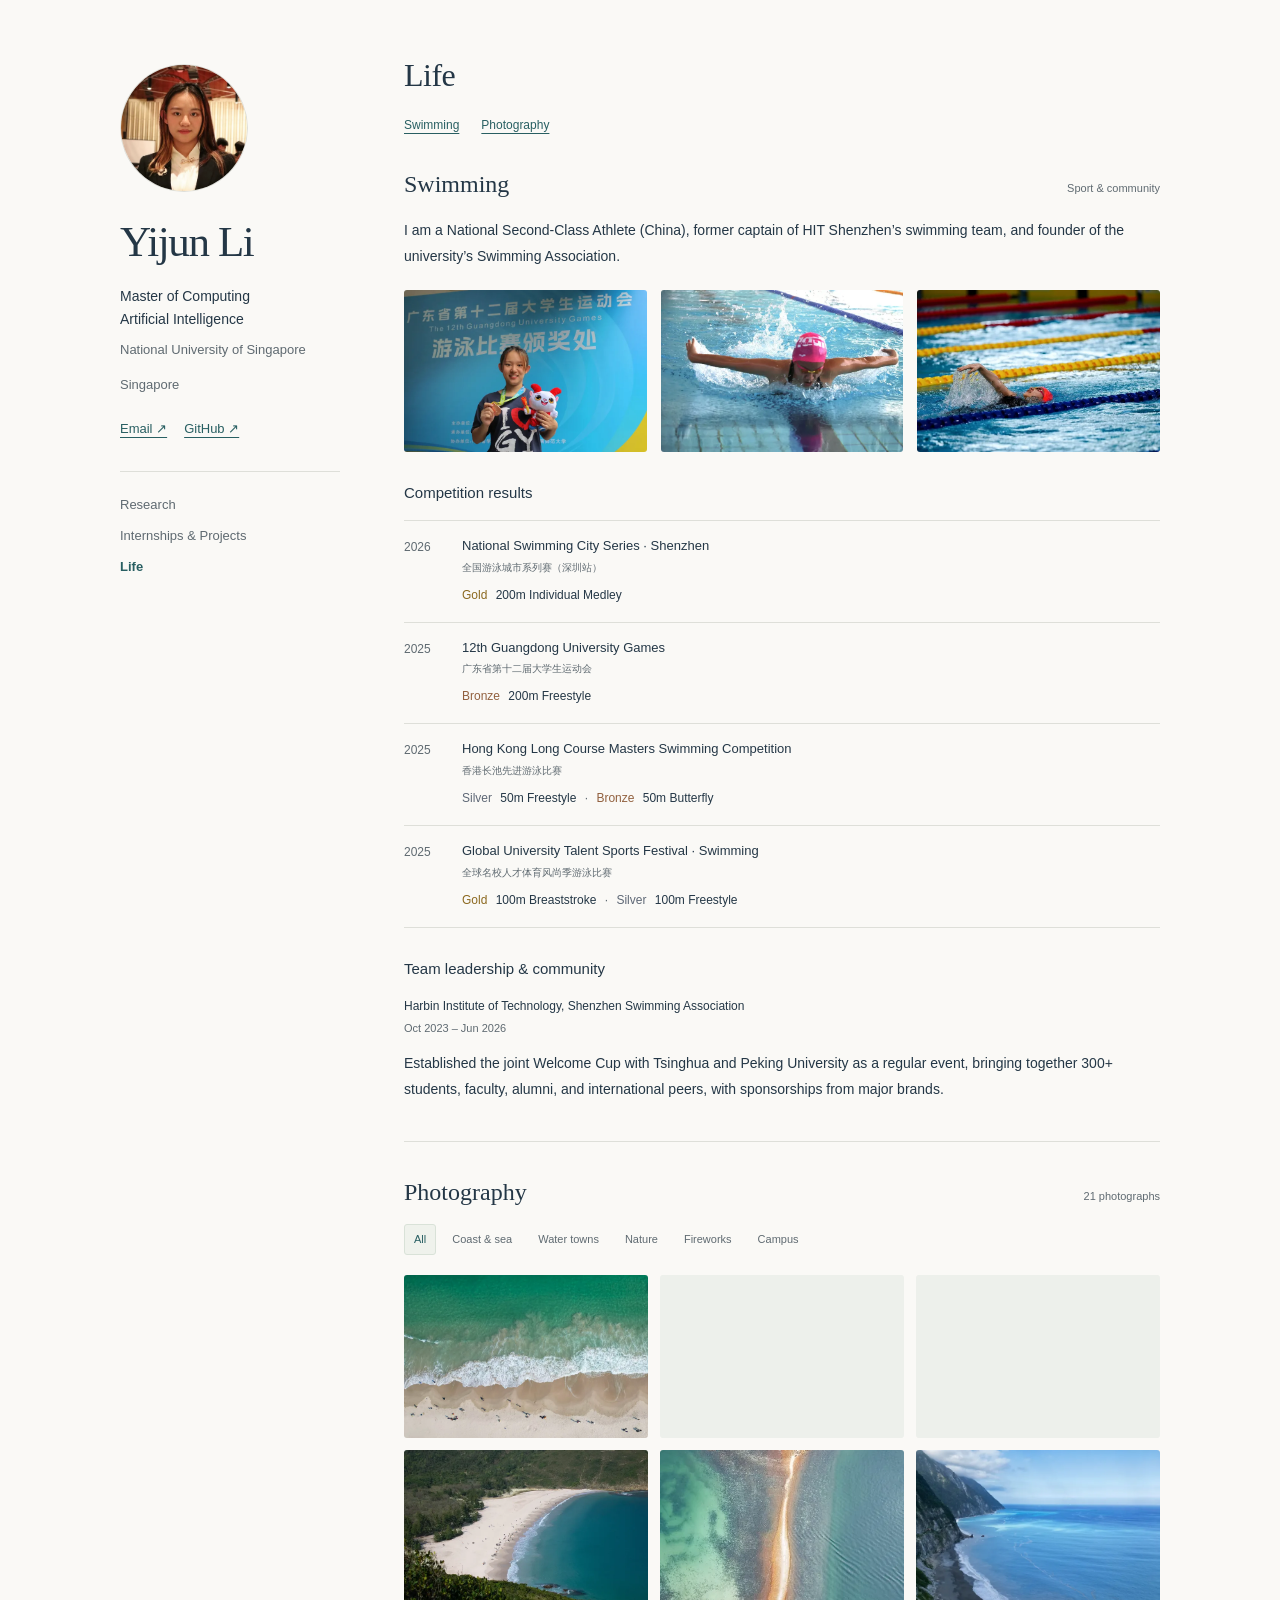
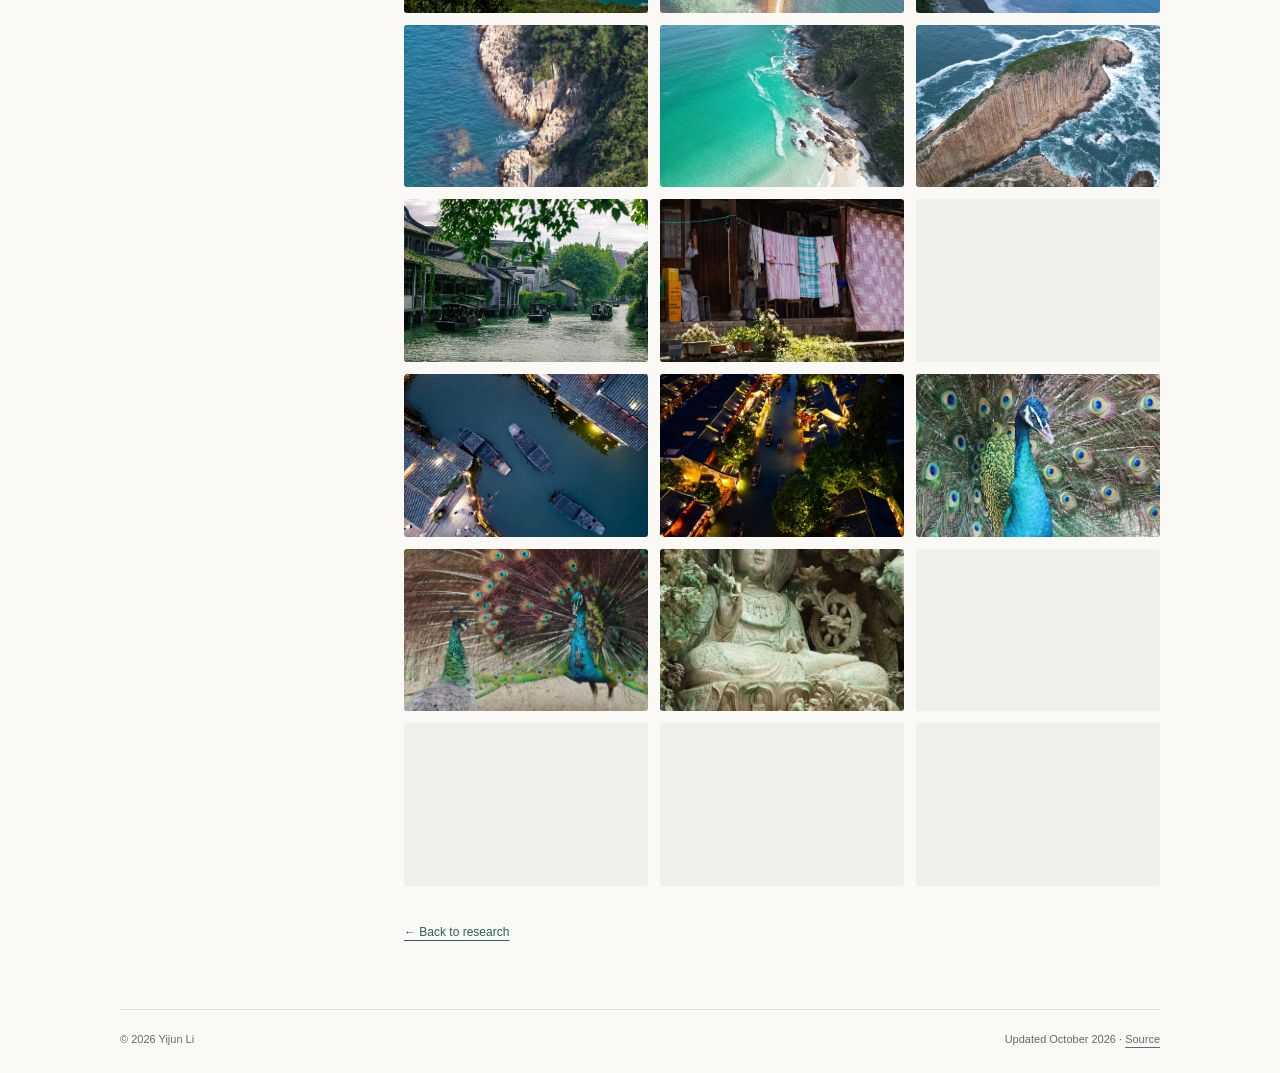
==== interests.html @ 7d4a6cb8 "Publish academic homepage with research, projects and Life" ====
<!doctype html>
<html lang="en">
<head>
  <meta charset="utf-8">
  <meta name="viewport" content="width=device-width, initial-scale=1">
  <meta name="description" content="Yijun Li’s swimming achievements, university community work, and photography.">
  <meta name="theme-color" content="#faf9f6">
  <meta property="og:title" content="Life | Yijun Li">
  <meta property="og:description" content="Yijun Li’s swimming achievements, university community work, and photography.">
  <meta property="og:type" content="website">
  <meta property="og:url" content="https://liyijuncindy.github.io/interests.html">
  <link rel="canonical" href="https://liyijuncindy.github.io/interests.html">
  <link rel="icon" href="data:image/svg+xml,%3Csvg xmlns='http://www.w3.org/2000/svg' viewBox='0 0 64 64'%3E%3Crect width='64' height='64' rx='14' fill='%23213849'/%3E%3Ctext x='32' y='44' text-anchor='middle' font-family='Georgia' font-size='42' fill='%23faf9f6'%3Ey%3C/text%3E%3C/svg%3E">
  <title>Life | Yijun Li</title>
  <link rel="stylesheet" href="styles.css">
</head>
<body>
  <a class="skip" href="#main">Skip to content</a>
  <div class="layout">
    <aside class="profile" aria-label="Profile">
      <img class="profile-avatar" src="assets/profile/yijun-li-square.webp" alt="Yijun Li" width="128" height="128" decoding="async">
      <h1>Yijun Li</h1>
      <p class="position">Master of Computing<br>Artificial Intelligence</p>
      <p class="affiliation">National University of Singapore</p>
      <p class="location">Singapore</p>
      <div class="profile-links"><a href="mailto:liyijun@u.nus.edu">Email ↗</a><a href="https://github.com/liyijuncindy">GitHub ↗</a></div>
      <nav aria-label="Main navigation">
        <a href="index.html">Research</a>
        <a href="internships.html">Internships &amp; Projects</a>
        <a href="interests.html" aria-current="page">Life</a>
      </nav>
    </aside>
    <main id="main">
      <header>
        <h2 class="page-heading">Life</h2>
      </header>
      <nav class="life-sections" aria-label="Life sections"><a href="#swimming">Swimming</a><a href="#photography">Photography</a></nav>
      <section id="swimming" class="swimming-section" aria-labelledby="swimming-heading">
        <div class="gallery-heading"><h3 id="swimming-heading">Swimming</h3><span>Sport &amp; community</span></div>
        <p class="swim-intro">I am a National Second-Class Athlete (China), former captain of HIT Shenzhen’s swimming team, and founder of the university’s Swimming Association.</p>
        <div class="photo-grid swimming-gallery" aria-label="Swimming photographs">
          <button class="photo-trigger" type="button" data-gallery="swimming" data-full="assets/swimming/medal.webp" aria-label="View photograph: Medal portrait at the 12th Guangdong University Games">
            <img src="assets/swimming/medal-thumb.webp" width="760" height="507" alt="Medal portrait at the 12th Guangdong University Games" loading="eager" decoding="async">
          </button>
          <button class="photo-trigger" type="button" data-gallery="swimming" data-full="assets/swimming/butterfly.webp" aria-label="View photograph: Butterfly during a swimming race">
            <img src="assets/swimming/butterfly-thumb.webp" width="760" height="507" alt="Butterfly during a swimming race" loading="eager" decoding="async">
          </button>
          <button class="photo-trigger" type="button" data-gallery="swimming" data-full="assets/swimming/backstroke.webp" aria-label="View photograph: Backstroke during a swimming race">
            <img src="assets/swimming/backstroke-thumb.webp" width="760" height="507" alt="Backstroke during a swimming race" loading="eager" decoding="async">
          </button>
        </div>
        <h4 class="swim-subheading">Competition results</h4>
        <div class="swim-results">
          <article class="swim-result">
            <div class="swim-year">2026</div>
            <div><h5>National Swimming City Series · Shenzhen</h5><p class="event-original" lang="zh-CN">全国游泳城市系列赛（深圳站）</p><p><span class="medal gold">Gold</span> 200m Individual Medley</p></div>
          </article>
          <article class="swim-result">
            <div class="swim-year">2025</div>
            <div><h5>12th Guangdong University Games</h5><p class="event-original" lang="zh-CN">广东省第十二届大学生运动会</p><p><span class="medal bronze">Bronze</span> 200m Freestyle</p></div>
          </article>
          <article class="swim-result">
            <div class="swim-year">2025</div>
            <div><h5>Hong Kong Long Course Masters Swimming Competition</h5><p class="event-original" lang="zh-CN">香港长池先进游泳比赛</p><p><span class="medal silver">Silver</span> 50m Freestyle <span class="result-divider">·</span> <span class="medal bronze">Bronze</span> 50m Butterfly</p></div>
          </article>
          <article class="swim-result">
            <div class="swim-year">2025</div>
            <div><h5>Global University Talent Sports Festival · Swimming</h5><p class="event-original" lang="zh-CN">全球名校人才体育风尚季游泳比赛</p><p><span class="medal gold">Gold</span> 100m Breaststroke <span class="result-divider">·</span> <span class="medal silver">Silver</span> 100m Freestyle</p></div>
          </article>
        </div>
        <h4 class="swim-subheading">Team leadership &amp; community</h4>
        <p class="swim-affiliation">Harbin Institute of Technology, Shenzhen Swimming Association<br><span>Oct 2023 – Jun 2026</span></p>
        <p class="swim-community">Established the joint Welcome Cup with Tsinghua and Peking University as a regular event, bringing together 300+ students, faculty, alumni, and international peers, with sponsorships from major brands.</p>
      </section>
      <section id="photography" class="photography-section" aria-labelledby="photography-heading">
        <div class="gallery-heading"><h3 id="photography-heading">Photography</h3><span id="gallery-count" aria-live="polite">21 photographs</span></div>
        <div class="gallery-filters" role="group" aria-label="Filter photographs by theme">
          <button class="gallery-filter" type="button" data-filter="all" aria-pressed="true">All</button>
          <button class="gallery-filter" type="button" data-filter="coast" aria-pressed="false">Coast &amp; sea</button>
          <button class="gallery-filter" type="button" data-filter="water-towns" aria-pressed="false">Water towns</button>
          <button class="gallery-filter" type="button" data-filter="nature" aria-pressed="false">Nature</button>
          <button class="gallery-filter" type="button" data-filter="fireworks" aria-pressed="false">Fireworks</button>
          <button class="gallery-filter" type="button" data-filter="campus" aria-pressed="false">Campus</button>
        </div>
        <div class="photo-grid unified-gallery" aria-label="Photographs arranged by theme">
          <button class="photo-trigger" type="button" data-gallery="photography" data-category="coast" data-full="assets/photography/photo-01.webp" aria-label="View photograph: Turquoise waves washing onto a sandy beach, viewed from above">
            <img src="assets/photography/photo-01-thumb.webp" width="760" height="567" alt="Turquoise waves washing onto a sandy beach, viewed from above" loading="lazy" decoding="async">
          </button>
          <button class="photo-trigger" type="button" data-gallery="photography" data-category="coast" data-full="assets/photography/photo-11.webp" aria-label="View photograph: A portrait on a sandy beach with the sea in the background">
            <img src="assets/photography/photo-11-thumb.webp" width="760" height="507" alt="A portrait on a sandy beach with the sea in the background" loading="lazy" decoding="async">
          </button>
          <button class="photo-trigger" type="button" data-gallery="photography" data-category="coast" data-full="assets/photography/photo-06.webp" aria-label="View photograph: Aerial view of turquoise water along a forested coast">
            <img src="assets/photography/photo-06-thumb.webp" width="760" height="428" alt="Aerial view of turquoise water along a forested coast" loading="lazy" decoding="async">
          </button>
          <button class="photo-trigger" type="button" data-gallery="photography" data-category="coast" data-full="assets/photography/photo-05.webp" aria-label="View photograph: A sandy bay framed by a green hillside">
            <img src="assets/photography/photo-05-thumb.webp" width="760" height="507" alt="A sandy bay framed by a green hillside" loading="lazy" decoding="async">
          </button>
          <button class="photo-trigger" type="button" data-gallery="photography" data-category="coast" data-full="assets/photography/photo-07.webp" aria-label="View photograph: A narrow coastal path between clear water and green hills">
            <img src="assets/photography/photo-07-thumb.webp" width="427" height="760" alt="A narrow coastal path between clear water and green hills" loading="lazy" decoding="async">
          </button>
          <button class="photo-trigger" type="button" data-gallery="photography" data-category="coast" data-full="assets/photography/photo-10.webp" aria-label="View photograph: Blue sea stretching alongside a steep mountain coastline">
            <img src="assets/photography/photo-10-thumb.webp" width="760" height="428" alt="Blue sea stretching alongside a steep mountain coastline" loading="lazy" decoding="async">
          </button>
          <button class="photo-trigger" type="button" data-gallery="photography" data-category="coast" data-full="assets/photography/photo-18.webp" aria-label="View photograph: An aerial view along a rocky, tree-lined shoreline">
            <img src="assets/photography/photo-18-thumb.webp" width="507" height="760" alt="An aerial view along a rocky, tree-lined shoreline" loading="lazy" decoding="async">
          </button>
          <button class="photo-trigger" type="button" data-gallery="photography" data-category="coast" data-full="assets/photography/photo-19.webp" aria-label="View photograph: White waves breaking along a turquoise coastal bay">
            <img src="assets/photography/photo-19-thumb.webp" width="760" height="510" alt="White waves breaking along a turquoise coastal bay" loading="lazy" decoding="async">
          </button>
          <button class="photo-trigger" type="button" data-gallery="photography" data-category="coast" data-full="assets/photography/photo-20.webp" aria-label="View photograph: A long rock formation surrounded by breaking ocean waves">
            <img src="assets/photography/photo-20-thumb.webp" width="760" height="570" alt="A long rock formation surrounded by breaking ocean waves" loading="lazy" decoding="async">
          </button>
          <button class="photo-trigger" type="button" data-gallery="photography" data-category="water-towns" data-full="assets/photography/photo-03.webp" aria-label="View photograph: Boats on a tree-lined canal between traditional buildings">
            <img src="assets/photography/photo-03-thumb.webp" width="760" height="507" alt="Boats on a tree-lined canal between traditional buildings" loading="lazy" decoding="async">
          </button>
          <button class="photo-trigger" type="button" data-gallery="photography" data-category="water-towns" data-full="assets/photography/photo-02.webp" aria-label="View photograph: Laundry hanging outside an old house beside a canal">
            <img src="assets/photography/photo-02-thumb.webp" width="507" height="760" alt="Laundry hanging outside an old house beside a canal" loading="lazy" decoding="async">
          </button>
          <button class="photo-trigger" type="button" data-gallery="photography" data-category="water-towns" data-full="assets/photography/photo-04.webp" aria-label="View photograph: Traditional waterfront houses reflected in a canal">
            <img src="assets/photography/photo-04-thumb.webp" width="760" height="628" alt="Traditional waterfront houses reflected in a canal" loading="lazy" decoding="async">
          </button>
          <button class="photo-trigger" type="button" data-gallery="photography" data-category="water-towns" data-full="assets/photography/photo-08.webp" aria-label="View photograph: Boats and waterfront roofs seen from above at dusk">
            <img src="assets/photography/photo-08-thumb.webp" width="760" height="428" alt="Boats and waterfront roofs seen from above at dusk" loading="lazy" decoding="async">
          </button>
          <button class="photo-trigger" type="button" data-gallery="photography" data-category="water-towns" data-full="assets/photography/photo-09.webp" aria-label="View photograph: A canal and waterfront buildings illuminated at night">
            <img src="assets/photography/photo-09-thumb.webp" width="760" height="428" alt="A canal and waterfront buildings illuminated at night" loading="lazy" decoding="async">
          </button>
          <button class="photo-trigger" type="button" data-gallery="photography" data-category="nature" data-full="assets/photography/photo-15.webp" aria-label="View photograph: A peacock with its colorful tail feathers spread">
            <img src="assets/photography/photo-15-thumb.webp" width="507" height="760" alt="A peacock with its colorful tail feathers spread" loading="lazy" decoding="async">
          </button>
          <button class="photo-trigger" type="button" data-gallery="photography" data-category="nature" data-full="assets/photography/photo-14.webp" aria-label="View photograph: A peacock displaying its feathers behind a peahen">
            <img src="assets/photography/photo-14-thumb.webp" width="507" height="760" alt="A peacock displaying its feathers behind a peahen" loading="lazy" decoding="async">
          </button>
          <button class="photo-trigger" type="button" data-gallery="photography" data-category="nature" data-full="assets/photography/photo-16.webp" aria-label="View photograph: A seated statue among weathered rocks and trees">
            <img src="assets/photography/photo-16-thumb.webp" width="507" height="760" alt="A seated statue among weathered rocks and trees" loading="lazy" decoding="async">
          </button>
          <button class="photo-trigger" type="button" data-gallery="photography" data-category="fireworks" data-full="assets/photography/photo-12.webp" aria-label="View photograph: Pink fireworks lighting up the night sky above a waterfront">
            <img src="assets/photography/photo-12-thumb.webp" width="760" height="469" alt="Pink fireworks lighting up the night sky above a waterfront" loading="lazy" decoding="async">
          </button>
          <button class="photo-trigger" type="button" data-gallery="photography" data-category="fireworks" data-full="assets/photography/photo-13.webp" aria-label="View photograph: Golden fireworks over a waterfront at night">
            <img src="assets/photography/photo-13-thumb.webp" width="760" height="599" alt="Golden fireworks over a waterfront at night" loading="lazy" decoding="async">
          </button>
          <button class="photo-trigger" type="button" data-gallery="photography" data-category="campus" data-full="assets/photography/photo-23.webp" aria-label="View photograph: Illuminated main building at Harbin Institute of Technology, Shenzhen">
            <img src="assets/photography/photo-23-thumb.webp" width="760" height="570" alt="Illuminated main building at Harbin Institute of Technology, Shenzhen" loading="lazy" decoding="async">
          </button>
          <button class="photo-trigger" type="button" data-gallery="photography" data-category="campus" data-full="assets/photography/photo-22.webp" aria-label="View photograph: Aerial view of the Harbin Institute of Technology, Shenzhen campus at night">
            <img src="assets/photography/photo-22-thumb.webp" width="760" height="570" alt="Aerial view of the Harbin Institute of Technology, Shenzhen campus at night" loading="lazy" decoding="async">
          </button>
        </div>
      </section>
      <a class="page-back" href="index.html">← Back to research</a>
    </main>
    <dialog id="photo-viewer" class="photo-viewer" aria-label="Photo viewer">
      <div class="viewer-top"><span id="photo-counter" aria-live="polite"></span><button class="viewer-close" type="button" aria-label="Close photo viewer" autofocus>Close ×</button></div>
      <div class="viewer-stage"><img id="viewer-image" alt=""></div>
      <div class="viewer-bottom"><button class="viewer-prev" type="button" aria-label="Previous photograph">← Previous</button><p id="photo-description"></p><button class="viewer-next" type="button" aria-label="Next photograph">Next →</button></div>
    </dialog>
    <footer><span>© 2026 Yijun Li</span><span>Updated October 2026 · <a href="https://github.com/liyijuncindy/liyijuncindy.github.io">Source</a></span></footer>
  </div>
  <script src="gallery.js" defer></script>
</body>
</html>
---- styles.css ----
:root { color-scheme: light; --bg:#faf9f6; --ink:#243746; --muted:#5f6a71; --accent:#285f62; --rule:#dedfd9; --soft:#efF2ec; }
    * { box-sizing:border-box; }
    html { scroll-behavior:smooth; scroll-padding-top:36px; }
    body { margin:0; background:var(--bg); color:var(--ink); font-family:-apple-system,BlinkMacSystemFont,"Segoe UI",sans-serif; font-size:16px; line-height:1.75; -webkit-font-smoothing:antialiased; }
    a { color:var(--accent); text-decoration-thickness:1px; text-underline-offset:4px; }
    a:hover { color:var(--ink); }
    a:focus-visible,summary:focus-visible { outline:2px solid var(--accent); outline-offset:5px; border-radius:2px; }
    .skip { position:absolute; top:-80px; left:24px; background:var(--ink); color:white; padding:8px 14px; z-index:2; }
    .skip:focus { top:16px; }
    .layout { max-width:1120px; padding:52px 40px 24px; margin:auto; display:grid; grid-template-columns:220px minmax(0,1fr); gap:64px; }
    .profile { position:sticky; top:64px; align-self:start; }
    .profile-avatar { display:block; width:128px; height:128px; object-fit:cover; object-position:50% 50%; border-radius:50%; border:1px solid var(--rule); margin-bottom:24px; }
    .monogram { width:62px; height:62px; display:grid; place-items:center; border:1px solid #b9c7be; border-radius:50%; font:italic 32px Georgia,serif; color:var(--accent); margin-bottom:24px; }
    h1,h2,h3,p { margin:0; }
    h1 { font-family:Georgia,"Times New Roman",serif; font-size:43px; font-weight:400; letter-spacing:-1.4px; line-height:1.2; }
    .position { font-size:14px; line-height:1.65; margin:17px 0 8px; }
    .affiliation,.location { font-size:13px; color:var(--muted); }
    .location { margin-top:12px; }
    .profile-links { display:flex; flex-wrap:wrap; gap:17px; margin:22px 0 30px; font-size:13px; }
    nav { border-top:1px solid var(--rule); padding-top:22px; display:flex; flex-direction:column; gap:8px; }
    nav a { color:var(--muted); text-decoration:none; font-size:13px; width:fit-content; }
    nav a:hover { color:var(--accent); text-decoration:underline; }
    .eyebrow { font-size:11px; font-weight:600; letter-spacing:1.8px; text-transform:uppercase; color:var(--accent); margin-bottom:18px; }
    .intro-title { font-family:Georgia,"Times New Roman",serif; font-size:35px; line-height:1.25; font-weight:400; letter-spacing:-.6px; margin-bottom:24px; }
    .intro h2 { margin-bottom:14px; }
    .intro p { font-size:14px; line-height:1.8; }
    .intro p+p { margin-top:10px; }
    .intro strong { font-weight:600; }
    .research-interest-heading { font-size:14px; font-weight:400; margin:20px 0 7px; }
    .topics { display:flex; flex-wrap:wrap; gap:8px; margin-top:25px; }
    .topics span { font-size:11px; letter-spacing:.15px; padding:3px 10px; background:var(--soft); border-radius:3px; color:#3e5e52; }
    section { margin-top:30px; }
    section:first-child { margin-top:0; }
    .section-heading { display:flex; gap:15px; align-items:baseline; border-bottom:1px solid var(--rule); padding-bottom:8px; margin-bottom:16px; }
    h2 { font-family:Georgia,"Times New Roman",serif; font-size:25px; font-weight:400; letter-spacing:-.3px; }
    .section-number { color:#6b7774; font-size:10px; font-variant-numeric:tabular-nums; }
    article+article { margin-top:20px; }
    h3 { font-size:16px; line-height:1.5; font-weight:600; }
    .meta { color:var(--muted); font-size:12px; margin:5px 0 10px; }
    article p { font-size:14px; line-height:1.8; }
    .result { padding-left:14px; border-left:2px solid #b9ccbf; margin-top:12px; color:#42564e; font-size:13px; }
    details { margin-top:10px; font-size:12px; color:var(--muted); }
    summary { cursor:pointer; width:fit-content; color:var(--accent); }
    details p { margin:8px 0 0 14px; font-size:12px; }
    .authors { margin-top:7px; font-size:12px; color:var(--muted); }
    .compact-row { display:flex; flex-wrap:wrap; gap:3px 12px; font-size:12px; margin-bottom:8px; align-items:baseline; }
    .compact-row time { margin-left:auto; color:var(--muted); font-size:11px; }
    .experience-note { font-size:12px; color:var(--muted); margin-top:15px; line-height:1.8; }
    .paper-link { display:inline-block; margin-top:10px; font-size:12px; }
    .entry { display:grid; grid-template-columns:minmax(0,1fr) auto; column-gap:20px; }
    .entry .date { font-size:11px; color:var(--muted); padding-top:4px; white-space:nowrap; }
    .entry .description { grid-column:1/-1; }
    .entry .meta { margin-bottom:6px; }
    .awards { padding-left:19px; margin:0; font-size:14px; }
    .awards li { margin-bottom:7px; }
    .contact-text { font-size:14px; }
    footer { grid-column:1/-1; border-top:1px solid var(--rule); padding-top:20px; margin-top:0; display:flex; justify-content:space-between; gap:12px; font-size:11px; color:var(--muted); }
    footer a { color:var(--muted); }
    @media(min-width:1000px) { main { padding-top:3px; } }
    @media(max-width:900px) { .layout { gap:44px; padding:48px 32px 28px; grid-template-columns:210px minmax(0,1fr); } h1 { font-size:38px; } .intro-title { font-size:30px; } .entry { display:block; } .entry .date { padding-top:2px; } }
    @media(max-width:640px) { .layout { display:block; padding:32px 23px 24px; } .profile { position:static; } .monogram { width:48px; height:48px; font-size:26px; margin-bottom:16px; } h1 { font-size:38px; } .position { margin-top:10px; } .profile-links { margin:15px 0 20px; } nav { flex-direction:row; flex-wrap:wrap; gap:10px 20px; padding:14px 0; border-bottom:1px solid var(--rule); } main { margin-top:32px; } .intro-title { font-size:30px; } section { margin-top:28px; } footer { margin-top:28px; flex-wrap:wrap; } }
    @media(prefers-reduced-motion:reduce) { html { scroll-behavior:auto; } }
    @media(max-width:640px) { .profile-avatar { width:96px; height:96px; margin-bottom:18px; } }
    @media print { body { background:white; font-size:11pt; } .layout { display:block; padding:0; max-width:none; } .profile { position:static; margin-bottom:24px; } .monogram,nav,.skip,footer { display:none; } .profile-links { margin:8px 0; } section { margin-top:24px; } article { break-inside:avoid; } details { display:none; } }

    nav a[aria-current="page"] { color:var(--accent); font-weight:600; }
    .page-heading { font-family:Georgia,"Times New Roman",serif; font-size:32px; line-height:1.25; font-weight:400; letter-spacing:-.5px; margin-bottom:12px; }
    .page-intro { color:var(--muted); font-size:14px; line-height:1.8; }
    .internship { padding-top:24px; border-top:1px solid var(--rule); margin-top:28px; }
    .internship .meta { margin:7px 0 14px; }
    .internship ul { padding-left:19px; font-size:14px; line-height:1.8; margin:0; }
    .internship li+li { margin-top:8px; }
    .projects-section { margin-top:40px; }
    .projects-section > h3 { font:400 25px Georgia,"Times New Roman",serif; }
    .project-entry { margin-top:16px; }
    .project-entry h4 { margin:0; font-size:16px; line-height:1.5; font-weight:400; }
    .interest-grid { display:grid; grid-template-columns:1fr 1fr; gap:24px; margin-top:30px; }
    .interest-card { margin:0; }
    .interest-art { height:176px; display:grid; place-items:center; border:1px solid var(--rule); border-radius:3px; background:#edf2ef; color:#54766e; margin-bottom:16px; }
    .interest-art.camera { background:#f0ede6; color:#86755e; }
    .interest-art svg { width:118px; height:88px; }
    .interest-card h3 { font-family:Georgia,"Times New Roman",serif; font-size:23px; font-weight:400; }
    .interest-card p { margin-top:5px; font-size:13px; color:var(--muted); }
    .page-back { display:inline-block; font-size:12px; margin-top:36px; }
    .life-sections { display:flex; flex-direction:row; gap:22px; border:0; padding:0; margin:20px 0 30px; }
    .life-sections a { font-size:12px; color:var(--accent); text-decoration:underline; }
    .swimming-section { margin-top:0; }
    .swim-intro,.swim-community { font-size:14px; line-height:1.85; }
    .photo-grid.swimming-gallery { grid-template-columns:repeat(3,minmax(0,1fr)); margin:20px 0 28px; }
    .swim-subheading { margin:28px 0 14px; font-size:15px; font-weight:400; }
    .swim-result { display:grid; grid-template-columns:44px minmax(0,1fr); gap:14px; padding:15px 0; border-top:1px solid var(--rule); }
    .swim-result:last-child { border-bottom:1px solid var(--rule); }
    .swim-result+.swim-result { margin-top:0; }
    .swim-year { font-size:12px; color:var(--muted); padding-top:1px; }
    .swim-result h5 { font-size:13px; line-height:1.6; font-weight:400; margin:0; }
    .swim-result .event-original { font-size:10px; color:var(--muted); line-height:1.6; margin:3px 0 7px; }
    .swim-result p { font-size:12px; line-height:2; }
    .medal { font-weight:400; margin-right:5px; }
    .gold { color:#8b681e; } .silver { color:#5e6876; } .bronze { color:#91603e; }
    .result-divider { padding:0 5px; color:var(--muted); }
    .swim-affiliation { font-size:12px; line-height:1.8; margin-bottom:12px; }
    .swim-affiliation span { color:var(--muted); font-size:11px; }
    .swimming-section+.photography-section { border-top:1px solid var(--rule); padding-top:32px; margin-top:38px; }
    @media(max-width:640px) { .photo-grid.swimming-gallery { grid-template-columns:repeat(2,minmax(0,1fr)); } .swim-result { grid-template-columns:35px minmax(0,1fr); gap:10px; } .life-sections { padding:0; border:0; } }
    .gallery-heading { display:flex; align-items:baseline; justify-content:space-between; gap:16px; margin-bottom:16px; }
    .gallery-heading h3 { font-family:Georgia,"Times New Roman",serif; font-size:24px; font-weight:400; }
    .gallery-heading span { color:var(--muted); font-size:11px; }
    .photo-grid { display:grid; grid-template-columns:repeat(2,minmax(0,1fr)); gap:14px; }
    .photo-trigger { display:block; width:100%; padding:0; margin:0; background:#edf0eb; border:0; cursor:zoom-in; border-radius:3px; overflow:hidden; aspect-ratio:3/2; }
    .photo-trigger img { display:block; width:100%; height:100%; object-fit:cover; transition:filter .2s; }
    .photo-trigger[data-full$="photo-15.webp"] img { object-position:50% 65%; }
    .photo-trigger:hover img { filter:brightness(.94); }
    .photo-trigger[hidden] { display:none; }
    .unified-gallery { grid-template-columns:repeat(3,minmax(0,1fr)); gap:12px; }
    .gallery-filters { display:flex; flex-wrap:wrap; gap:6px; margin:-2px 0 20px; }
    .gallery-filter { font:inherit; font-size:11px; padding:5px 9px; border:1px solid transparent; border-radius:3px; color:var(--muted); background:transparent; cursor:pointer; }
    .gallery-filter:hover { color:var(--accent); background:var(--soft); }
    .gallery-filter[aria-pressed="true"] { color:var(--accent); background:var(--soft); border-color:#d9e2d8; }
    button:focus-visible { outline:2px solid var(--accent); outline-offset:4px; }
    .more-photos { margin-top:12px; }
    .more-photos summary { font-size:12px; }
    .more-photos[open] summary { margin-bottom:18px; }
    .swimming-note { display:flex; align-items:center; gap:16px; border-top:1px solid var(--rule); padding-top:20px; }
    .swimming-note svg { width:52px; height:40px; color:var(--accent); }
    .swimming-note h3 { font:400 23px Georgia,"Times New Roman",serif; }
    .viewing-photo { overflow:hidden; }
    .photo-viewer { width:min(1160px,96vw); max-width:96vw; height:min(900px,94dvh); max-height:94dvh; border:0; border-radius:5px; padding:14px 18px; background:#151b1c; color:#f5f5ed; }
    .photo-viewer[open] { display:flex; flex-direction:column; }
    .photo-viewer::backdrop { background:rgba(12,18,19,.85); }
    .viewer-top,.viewer-bottom { display:flex; align-items:center; justify-content:space-between; gap:12px; }
    .viewer-top { flex-shrink:0; padding-bottom:10px; }
    .viewer-top span { color:#c4cecb; font-size:12px; }
    .photo-viewer button { cursor:pointer; border:0; background:transparent; color:inherit; font:inherit; font-size:12px; padding:8px; }
    .viewer-stage { flex:1; min-height:0; display:flex; align-items:center; justify-content:center; }
    .viewer-stage img { display:block; max-width:100%; max-height:100%; object-fit:contain; }
    .viewer-bottom { padding-top:10px; flex-shrink:0; }
    .viewer-bottom button { flex-shrink:0; }
    .viewer-bottom p { font-size:11px; color:#c4cecb; text-align:center; line-height:1.5; }
    .album-heading { display:flex; align-items:baseline; justify-content:space-between; gap:14px; margin:32px 0 12px; }
    .album-heading h3 { font:400 23px Georgia,"Times New Roman",serif; }
    .album-heading span { color:var(--muted); font-size:11px; }
    .photo-album { margin:0; border-top:1px solid var(--rule); }
    .photo-album:last-child { border-bottom:1px solid var(--rule); }
    .photo-album summary { display:flex; align-items:center; justify-content:space-between; gap:16px; width:100%; padding:17px 0; list-style:none; }
    .photo-album summary::-webkit-details-marker { display:none; }
    .album-name { color:var(--ink); font-size:14px; }
    .album-count { display:flex; gap:20px; align-items:center; color:var(--muted); font-size:11px; white-space:nowrap; }
    .album-toggle { display:inline-block; width:12px; text-align:center; font-size:17px; line-height:1; }
    .album-toggle::before { content:"+"; }
    .photo-album[open] .album-toggle::before { content:"−"; }
    .photo-album .photo-grid { padding:0 0 20px; }
    @media(max-width:640px) { .photo-grid { gap:9px; } .unified-gallery { grid-template-columns:repeat(2,minmax(0,1fr)); } .photo-viewer { padding:10px; } .viewer-bottom p { display:none; } .album-count { gap:12px; } .album-name { font-size:13px; } }
    @media(prefers-reduced-motion:reduce) { .photo-trigger img { transition:none; } }
    @media(max-width:640px) { .interest-grid { gap:14px; } .interest-art { height:140px; } .interest-art svg { width:90px; height:70px; } .interest-card h3 { font-size:21px; } }
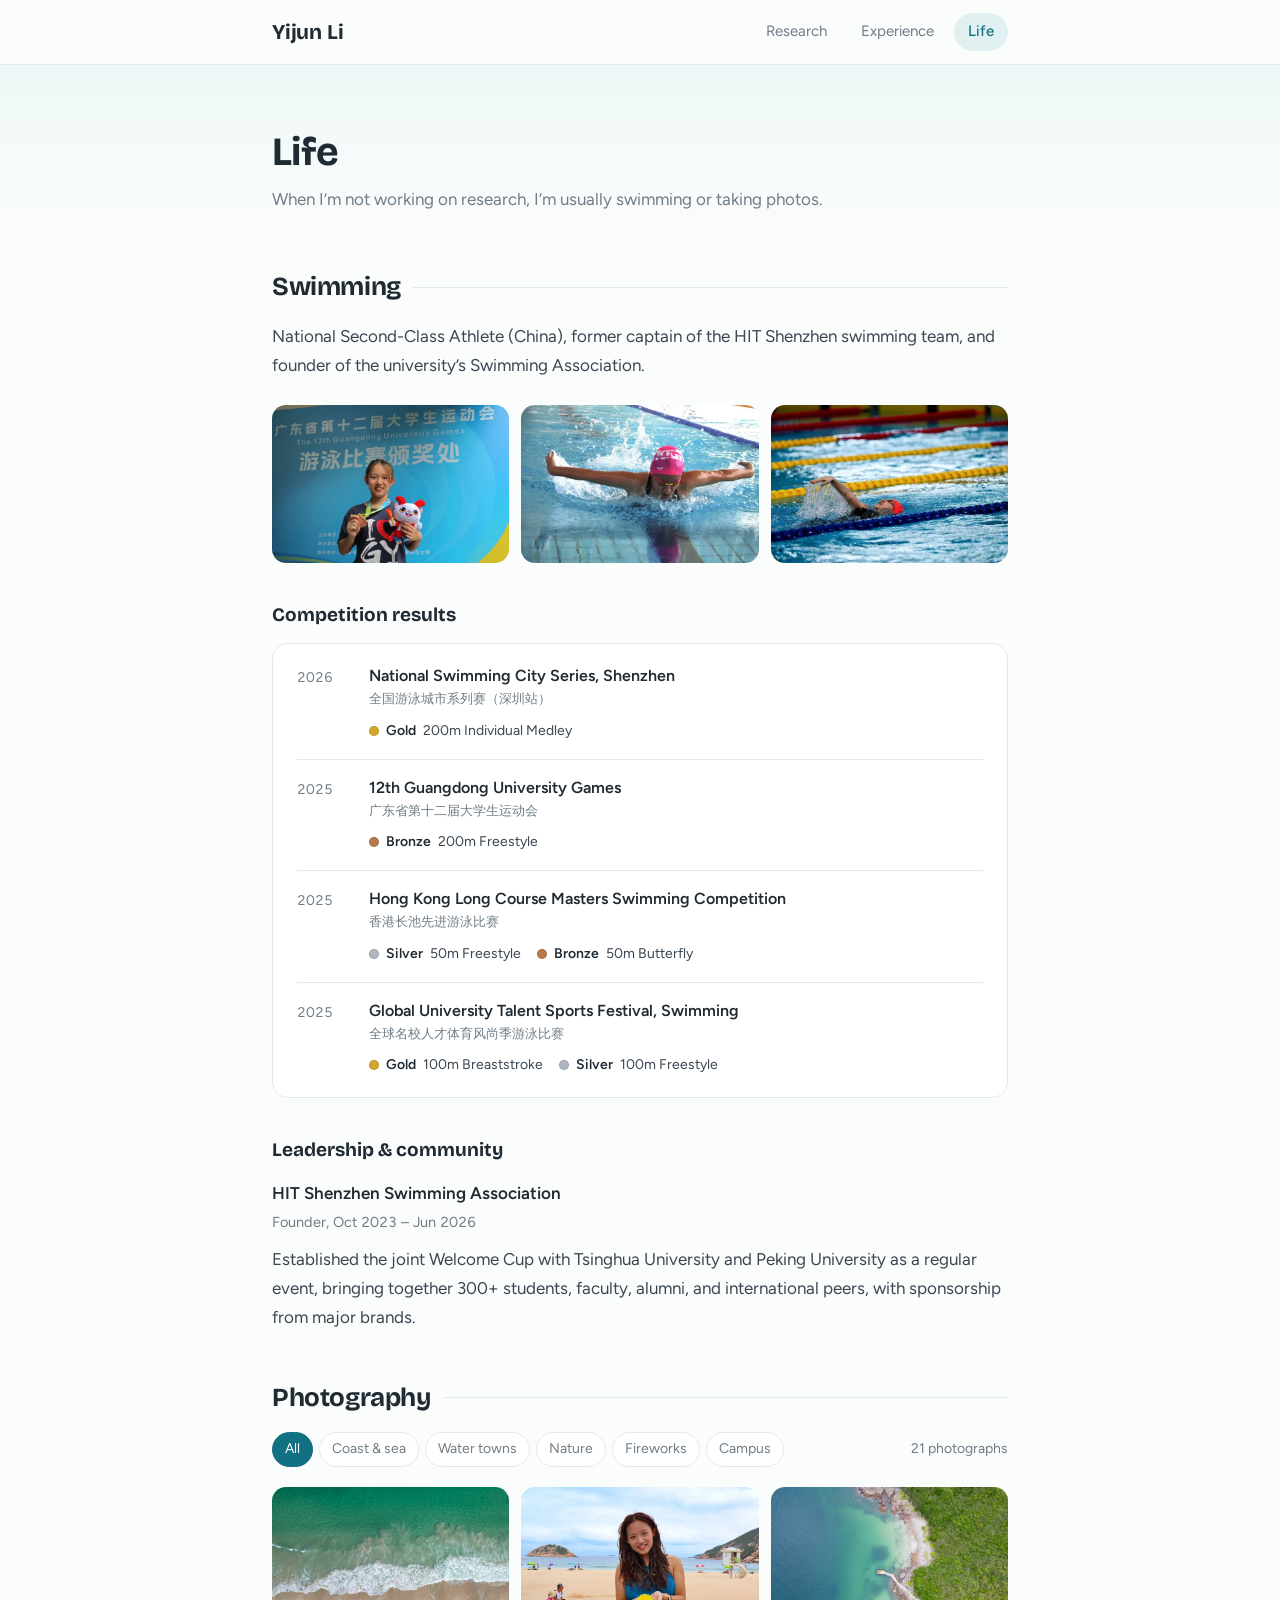
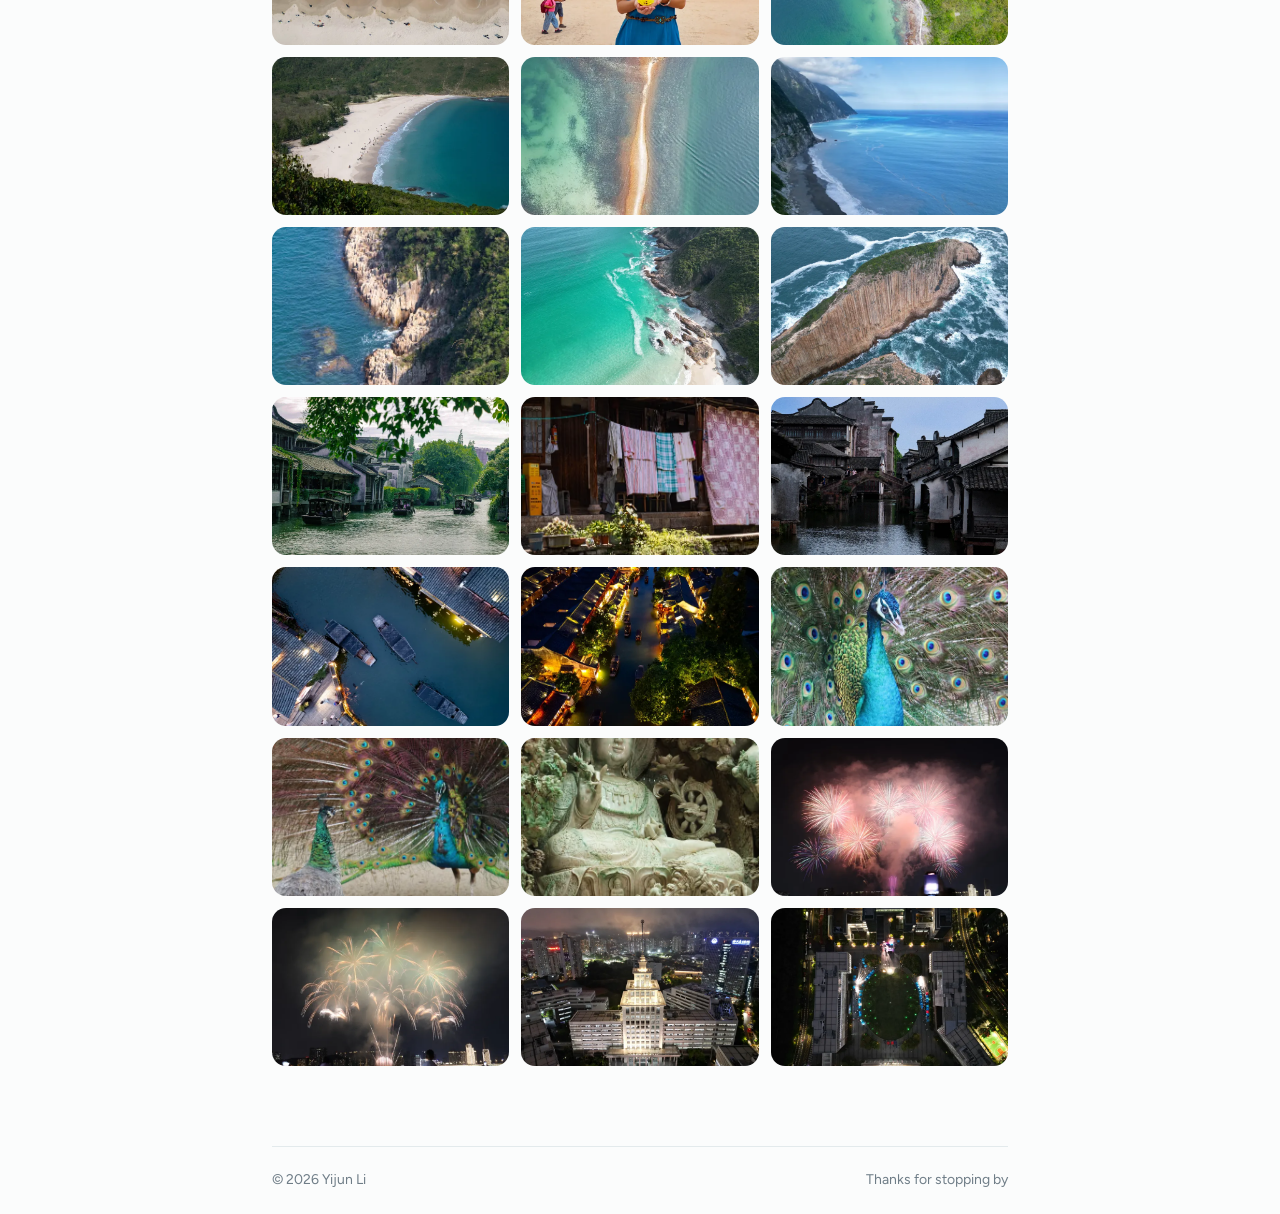
==== commit a2472b40: "Redesign homepage with a lighter, friendlier style Co-Authored-By: Claude Opus 5.5 <noreply@anthropi" ====
--- a/interests.html
+++ b/interests.html
@@ -3,42 +3,38 @@
 <head>
   <meta charset="utf-8">
   <meta name="viewport" content="width=device-width, initial-scale=1">
+  <title>Life | Yijun Li</title>
   <meta name="description" content="Yijun Li’s swimming achievements, university community work, and photography.">
-  <meta name="theme-color" content="#faf9f6">
+  <meta name="author" content="Yijun Li">
+  <meta name="theme-color" content="#eef7f7">
   <meta property="og:title" content="Life | Yijun Li">
   <meta property="og:description" content="Yijun Li’s swimming achievements, university community work, and photography.">
   <meta property="og:type" content="website">
   <meta property="og:url" content="https://liyijuncindy.github.io/interests.html">
+  <meta property="og:image" content="https://liyijuncindy.github.io/assets/profile/yijun-li-square.webp">
   <link rel="canonical" href="https://liyijuncindy.github.io/interests.html">
-  <link rel="icon" href="data:image/svg+xml,%3Csvg xmlns='http://www.w3.org/2000/svg' viewBox='0 0 64 64'%3E%3Crect width='64' height='64' rx='14' fill='%23213849'/%3E%3Ctext x='32' y='44' text-anchor='middle' font-family='Georgia' font-size='42' fill='%23faf9f6'%3Ey%3C/text%3E%3C/svg%3E">
-  <title>Life | Yijun Li</title>
+  <link rel="icon" href="data:image/svg+xml,%3Csvg xmlns='http://www.w3.org/2000/svg' viewBox='0 0 64 64'%3E%3Crect width='64' height='64' rx='14' fill='%23127083'/%3E%3Ctext x='32' y='44' text-anchor='middle' font-family='Georgia' font-size='38' font-weight='700' fill='%23fff'%3EYL%3C/text%3E%3C/svg%3E">
+  <link rel="preconnect" href="https://fonts.googleapis.com">
+  <link rel="preconnect" href="https://fonts.gstatic.com" crossorigin>
+  <link rel="stylesheet" href="https://fonts.googleapis.com/css2?family=Bricolage+Grotesque:opsz,wght@12..96,700&family=Figtree:wght@400;500;600&display=swap">
   <link rel="stylesheet" href="styles.css">
 </head>
 <body>
   <a class="skip" href="#main">Skip to content</a>
-  <div class="layout">
-    <aside class="profile" aria-label="Profile">
-      <img class="profile-avatar" src="assets/profile/yijun-li-square.webp" alt="Yijun Li" width="128" height="128" decoding="async">
-      <h1>Yijun Li</h1>
-      <p class="position">Master of Computing<br>Artificial Intelligence</p>
-      <p class="affiliation">National University of Singapore</p>
-      <p class="location">Singapore</p>
-      <div class="profile-links"><a href="mailto:liyijun@u.nus.edu">Email ↗</a><a href="https://github.com/liyijuncindy">GitHub ↗</a></div>
-      <nav aria-label="Main navigation">
-        <a href="index.html">Research</a>
-        <a href="internships.html">Internships &amp; Projects</a>
-        <a href="interests.html" aria-current="page">Life</a>
-      </nav>
-    </aside>
-    <main id="main">
-      <header>
-        <h2 class="page-heading">Life</h2>
-      </header>
-      <nav class="life-sections" aria-label="Life sections"><a href="#swimming">Swimming</a><a href="#photography">Photography</a></nav>
-      <section id="swimming" class="swimming-section" aria-labelledby="swimming-heading">
-        <div class="gallery-heading"><h3 id="swimming-heading">Swimming</h3><span>Sport &amp; community</span></div>
-        <p class="swim-intro">I am a National Second-Class Athlete (China), former captain of HIT Shenzhen’s swimming team, and founder of the university’s Swimming Association.</p>
-        <div class="photo-grid swimming-gallery" aria-label="Swimming photographs">
+  <header class="site-header">
+    <div class="wrap">
+      <a class="brand" href="index.html">Yijun Li</a>
+      <nav class="site-nav" aria-label="Main navigation"><a href="index.html">Research</a><a href="internships.html">Experience</a><a href="interests.html" aria-current="page">Life</a></nav>
+    </div>
+  </header>
+  <main id="main">
+    <section class="page-title"><div class="wrap"><h1>Life</h1><p>When I’m not working on research, I’m usually swimming or taking photos.</p></div></section>
+    <div class="wrap">
+      <section id="swimming" class="block" aria-labelledby="swimming-heading">
+        <h2 id="swimming-heading">Swimming</h2>
+        <div class="block-body">
+          <p class="swim-intro">National Second-Class Athlete (China), former captain of the HIT Shenzhen swimming team, and founder of the university’s Swimming Association.</p>
+          <div class="photo-grid swimming-gallery" aria-label="Swimming photographs">
           <button class="photo-trigger" type="button" data-gallery="swimming" data-full="assets/swimming/medal.webp" aria-label="View photograph: Medal portrait at the 12th Guangdong University Games">
             <img src="assets/swimming/medal-thumb.webp" width="760" height="507" alt="Medal portrait at the 12th Guangdong University Games" loading="eager" decoding="async">
           </button>
@@ -49,32 +45,23 @@
             <img src="assets/swimming/backstroke-thumb.webp" width="760" height="507" alt="Backstroke during a swimming race" loading="eager" decoding="async">
           </button>
         </div>
-        <h4 class="swim-subheading">Competition results</h4>
-        <div class="swim-results">
-          <article class="swim-result">
-            <div class="swim-year">2026</div>
-            <div><h5>National Swimming City Series · Shenzhen</h5><p class="event-original" lang="zh-CN">全国游泳城市系列赛（深圳站）</p><p><span class="medal gold">Gold</span> 200m Individual Medley</p></div>
-          </article>
-          <article class="swim-result">
-            <div class="swim-year">2025</div>
-            <div><h5>12th Guangdong University Games</h5><p class="event-original" lang="zh-CN">广东省第十二届大学生运动会</p><p><span class="medal bronze">Bronze</span> 200m Freestyle</p></div>
-          </article>
-          <article class="swim-result">
-            <div class="swim-year">2025</div>
-            <div><h5>Hong Kong Long Course Masters Swimming Competition</h5><p class="event-original" lang="zh-CN">香港长池先进游泳比赛</p><p><span class="medal silver">Silver</span> 50m Freestyle <span class="result-divider">·</span> <span class="medal bronze">Bronze</span> 50m Butterfly</p></div>
-          </article>
-          <article class="swim-result">
-            <div class="swim-year">2025</div>
-            <div><h5>Global University Talent Sports Festival · Swimming</h5><p class="event-original" lang="zh-CN">全球名校人才体育风尚季游泳比赛</p><p><span class="medal gold">Gold</span> 100m Breaststroke <span class="result-divider">·</span> <span class="medal silver">Silver</span> 100m Freestyle</p></div>
-          </article>
+          <h3 class="sub-heading">Competition results</h3>
+          <ul class="results">
+            <li class="result"><span class="year">2026</span><div><h4>National Swimming City Series, Shenzhen</h4><p class="zh" lang="zh-CN">全国游泳城市系列赛（深圳站）</p><p class="medals"><span class="medal gold"><b>Gold</b> 200m Individual Medley</span></p></div></li>
+            <li class="result"><span class="year">2025</span><div><h4>12th Guangdong University Games</h4><p class="zh" lang="zh-CN">广东省第十二届大学生运动会</p><p class="medals"><span class="medal bronze"><b>Bronze</b> 200m Freestyle</span></p></div></li>
+            <li class="result"><span class="year">2025</span><div><h4>Hong Kong Long Course Masters Swimming Competition</h4><p class="zh" lang="zh-CN">香港长池先进游泳比赛</p><p class="medals"><span class="medal silver"><b>Silver</b> 50m Freestyle</span><span class="medal bronze"><b>Bronze</b> 50m Butterfly</span></p></div></li>
+            <li class="result"><span class="year">2025</span><div><h4>Global University Talent Sports Festival, Swimming</h4><p class="zh" lang="zh-CN">全球名校人才体育风尚季游泳比赛</p><p class="medals"><span class="medal gold"><b>Gold</b> 100m Breaststroke</span><span class="medal silver"><b>Silver</b> 100m Freestyle</span></p></div></li>
+          </ul>
+          <h3 class="sub-heading">Leadership &amp; community</h3>
+          <p><span class="affil">HIT Shenzhen Swimming Association</span><span class="date">Founder, Oct 2023 – Jun 2026</span></p>
+          <p class="community">Established the joint Welcome Cup with Tsinghua University and Peking University as a regular event, bringing together 300+ students, faculty, alumni, and international peers, with sponsorship from major brands.</p>
         </div>
-        <h4 class="swim-subheading">Team leadership &amp; community</h4>
-        <p class="swim-affiliation">Harbin Institute of Technology, Shenzhen Swimming Association<br><span>Oct 2023 – Jun 2026</span></p>
-        <p class="swim-community">Established the joint Welcome Cup with Tsinghua and Peking University as a regular event, bringing together 300+ students, faculty, alumni, and international peers, with sponsorships from major brands.</p>
       </section>
-      <section id="photography" class="photography-section" aria-labelledby="photography-heading">
-        <div class="gallery-heading"><h3 id="photography-heading">Photography</h3><span id="gallery-count" aria-live="polite">21 photographs</span></div>
-        <div class="gallery-filters" role="group" aria-label="Filter photographs by theme">
+      <section id="photography" class="block" aria-labelledby="photography-heading">
+        <h2 id="photography-heading">Photography</h2>
+        <div class="block-body">
+          <div class="gallery-bar">
+            <div class="gallery-filters" role="group" aria-label="Filter photographs by theme">
           <button class="gallery-filter" type="button" data-filter="all" aria-pressed="true">All</button>
           <button class="gallery-filter" type="button" data-filter="coast" aria-pressed="false">Coast &amp; sea</button>
           <button class="gallery-filter" type="button" data-filter="water-towns" aria-pressed="false">Water towns</button>
@@ -82,7 +69,9 @@
           <button class="gallery-filter" type="button" data-filter="fireworks" aria-pressed="false">Fireworks</button>
           <button class="gallery-filter" type="button" data-filter="campus" aria-pressed="false">Campus</button>
         </div>
-        <div class="photo-grid unified-gallery" aria-label="Photographs arranged by theme">
+            <span id="gallery-count" aria-live="polite">21 photographs</span>
+          </div>
+          <div class="photo-grid unified-gallery" aria-label="Photographs arranged by theme">
           <button class="photo-trigger" type="button" data-gallery="photography" data-category="coast" data-full="assets/photography/photo-01.webp" aria-label="View photograph: Turquoise waves washing onto a sandy beach, viewed from above">
             <img src="assets/photography/photo-01-thumb.webp" width="760" height="567" alt="Turquoise waves washing onto a sandy beach, viewed from above" loading="lazy" decoding="async">
           </button>
@@ -147,16 +136,21 @@
             <img src="assets/photography/photo-22-thumb.webp" width="760" height="570" alt="Aerial view of the Harbin Institute of Technology, Shenzhen campus at night" loading="lazy" decoding="async">
           </button>
         </div>
+        </div>
+        </div>
+        </div>
+        </div>
       </section>
-      <a class="page-back" href="index.html">← Back to research</a>
-    </main>
-    <dialog id="photo-viewer" class="photo-viewer" aria-label="Photo viewer">
-      <div class="viewer-top"><span id="photo-counter" aria-live="polite"></span><button class="viewer-close" type="button" aria-label="Close photo viewer" autofocus>Close ×</button></div>
-      <div class="viewer-stage"><img id="viewer-image" alt=""></div>
-      <div class="viewer-bottom"><button class="viewer-prev" type="button" aria-label="Previous photograph">← Previous</button><p id="photo-description"></p><button class="viewer-next" type="button" aria-label="Next photograph">Next →</button></div>
-    </dialog>
-    <footer><span>© 2026 Yijun Li</span><span>Updated October 2026 · <a href="https://github.com/liyijuncindy/liyijuncindy.github.io">Source</a></span></footer>
-  </div>
+    </div>
+  </main>
+  <dialog id="photo-viewer" class="photo-viewer" aria-label="Photo viewer">
+    <div class="viewer-top"><span id="photo-counter" aria-live="polite"></span><button class="viewer-close" type="button" aria-label="Close photo viewer" autofocus>Close</button></div>
+    <div class="viewer-stage"><img id="viewer-image" alt=""></div>
+    <div class="viewer-bottom"><button class="viewer-prev" type="button" aria-label="Previous photograph">Previous</button><p id="photo-description"></p><button class="viewer-next" type="button" aria-label="Next photograph">Next</button></div>
+  </dialog>
+  <footer class="site-footer">
+    <div class="wrap"><span>© 2026 Yijun Li</span><span>Thanks for stopping by</span></div>
+  </footer>
   <script src="gallery.js" defer></script>
 </body>
 </html>
--- a/styles.css
+++ b/styles.css
@@ -1,154 +1,184 @@
-    :root { color-scheme: light; --bg:#faf9f6; --ink:#243746; --muted:#5f6a71; --accent:#285f62; --rule:#dedfd9; --soft:#efF2ec; }
-    * { box-sizing:border-box; }
-    html { scroll-behavior:smooth; scroll-padding-top:36px; }
-    body { margin:0; background:var(--bg); color:var(--ink); font-family:-apple-system,BlinkMacSystemFont,"Segoe UI",sans-serif; font-size:16px; line-height:1.75; -webkit-font-smoothing:antialiased; }
-    a { color:var(--accent); text-decoration-thickness:1px; text-underline-offset:4px; }
-    a:hover { color:var(--ink); }
-    a:focus-visible,summary:focus-visible { outline:2px solid var(--accent); outline-offset:5px; border-radius:2px; }
-    .skip { position:absolute; top:-80px; left:24px; background:var(--ink); color:white; padding:8px 14px; z-index:2; }
-    .skip:focus { top:16px; }
-    .layout { max-width:1120px; padding:52px 40px 24px; margin:auto; display:grid; grid-template-columns:220px minmax(0,1fr); gap:64px; }
-    .profile { position:sticky; top:64px; align-self:start; }
-    .profile-avatar { display:block; width:128px; height:128px; object-fit:cover; object-position:50% 50%; border-radius:50%; border:1px solid var(--rule); margin-bottom:24px; }
-    .monogram { width:62px; height:62px; display:grid; place-items:center; border:1px solid #b9c7be; border-radius:50%; font:italic 32px Georgia,serif; color:var(--accent); margin-bottom:24px; }
-    h1,h2,h3,p { margin:0; }
-    h1 { font-family:Georgia,"Times New Roman",serif; font-size:43px; font-weight:400; letter-spacing:-1.4px; line-height:1.2; }
-    .position { font-size:14px; line-height:1.65; margin:17px 0 8px; }
-    .affiliation,.location { font-size:13px; color:var(--muted); }
-    .location { margin-top:12px; }
-    .profile-links { display:flex; flex-wrap:wrap; gap:17px; margin:22px 0 30px; font-size:13px; }
-    nav { border-top:1px solid var(--rule); padding-top:22px; display:flex; flex-direction:column; gap:8px; }
-    nav a { color:var(--muted); text-decoration:none; font-size:13px; width:fit-content; }
-    nav a:hover { color:var(--accent); text-decoration:underline; }
-    .eyebrow { font-size:11px; font-weight:600; letter-spacing:1.8px; text-transform:uppercase; color:var(--accent); margin-bottom:18px; }
-    .intro-title { font-family:Georgia,"Times New Roman",serif; font-size:35px; line-height:1.25; font-weight:400; letter-spacing:-.6px; margin-bottom:24px; }
-    .intro h2 { margin-bottom:14px; }
-    .intro p { font-size:14px; line-height:1.8; }
-    .intro p+p { margin-top:10px; }
-    .intro strong { font-weight:600; }
-    .research-interest-heading { font-size:14px; font-weight:400; margin:20px 0 7px; }
-    .topics { display:flex; flex-wrap:wrap; gap:8px; margin-top:25px; }
-    .topics span { font-size:11px; letter-spacing:.15px; padding:3px 10px; background:var(--soft); border-radius:3px; color:#3e5e52; }
-    section { margin-top:30px; }
-    section:first-child { margin-top:0; }
-    .section-heading { display:flex; gap:15px; align-items:baseline; border-bottom:1px solid var(--rule); padding-bottom:8px; margin-bottom:16px; }
-    h2 { font-family:Georgia,"Times New Roman",serif; font-size:25px; font-weight:400; letter-spacing:-.3px; }
-    .section-number { color:#6b7774; font-size:10px; font-variant-numeric:tabular-nums; }
-    article+article { margin-top:20px; }
-    h3 { font-size:16px; line-height:1.5; font-weight:600; }
-    .meta { color:var(--muted); font-size:12px; margin:5px 0 10px; }
-    article p { font-size:14px; line-height:1.8; }
-    .result { padding-left:14px; border-left:2px solid #b9ccbf; margin-top:12px; color:#42564e; font-size:13px; }
-    details { margin-top:10px; font-size:12px; color:var(--muted); }
-    summary { cursor:pointer; width:fit-content; color:var(--accent); }
-    details p { margin:8px 0 0 14px; font-size:12px; }
-    .authors { margin-top:7px; font-size:12px; color:var(--muted); }
-    .compact-row { display:flex; flex-wrap:wrap; gap:3px 12px; font-size:12px; margin-bottom:8px; align-items:baseline; }
-    .compact-row time { margin-left:auto; color:var(--muted); font-size:11px; }
-    .experience-note { font-size:12px; color:var(--muted); margin-top:15px; line-height:1.8; }
-    .paper-link { display:inline-block; margin-top:10px; font-size:12px; }
-    .entry { display:grid; grid-template-columns:minmax(0,1fr) auto; column-gap:20px; }
-    .entry .date { font-size:11px; color:var(--muted); padding-top:4px; white-space:nowrap; }
-    .entry .description { grid-column:1/-1; }
-    .entry .meta { margin-bottom:6px; }
-    .awards { padding-left:19px; margin:0; font-size:14px; }
-    .awards li { margin-bottom:7px; }
-    .contact-text { font-size:14px; }
-    footer { grid-column:1/-1; border-top:1px solid var(--rule); padding-top:20px; margin-top:0; display:flex; justify-content:space-between; gap:12px; font-size:11px; color:var(--muted); }
-    footer a { color:var(--muted); }
-    @media(min-width:1000px) { main { padding-top:3px; } }
-    @media(max-width:900px) { .layout { gap:44px; padding:48px 32px 28px; grid-template-columns:210px minmax(0,1fr); } h1 { font-size:38px; } .intro-title { font-size:30px; } .entry { display:block; } .entry .date { padding-top:2px; } }
-    @media(max-width:640px) { .layout { display:block; padding:32px 23px 24px; } .profile { position:static; } .monogram { width:48px; height:48px; font-size:26px; margin-bottom:16px; } h1 { font-size:38px; } .position { margin-top:10px; } .profile-links { margin:15px 0 20px; } nav { flex-direction:row; flex-wrap:wrap; gap:10px 20px; padding:14px 0; border-bottom:1px solid var(--rule); } main { margin-top:32px; } .intro-title { font-size:30px; } section { margin-top:28px; } footer { margin-top:28px; flex-wrap:wrap; } }
-    @media(prefers-reduced-motion:reduce) { html { scroll-behavior:auto; } }
-    @media(max-width:640px) { .profile-avatar { width:96px; height:96px; margin-bottom:18px; } }
-    @media print { body { background:white; font-size:11pt; } .layout { display:block; padding:0; max-width:none; } .profile { position:static; margin-bottom:24px; } .monogram,nav,.skip,footer { display:none; } .profile-links { margin:8px 0; } section { margin-top:24px; } article { break-inside:avoid; } details { display:none; } }
+/* Yijun Li — personal homepage */
+:root {
+  color-scheme: light;
+  --bg: #fbfcfc;
+  --band: #eaf4f4;
+  --ink: #1f2a33;
+  --text: #3a4752;
+  --muted: #6f7d87;
+  --accent: #127083;
+  --accent-soft: #e1f0f1;
+  --rule: #e3eaec;
+  --serif: "Bricolage Grotesque", "PingFang SC", "Microsoft YaHei", -apple-system, sans-serif;
+  --sans: "Figtree", -apple-system, BlinkMacSystemFont, "PingFang SC", "Microsoft YaHei", "Segoe UI", sans-serif;
+  --wrap: 800px;
+}
+* { box-sizing: border-box; }
+html { scroll-behavior: smooth; scroll-padding-top: 88px; -webkit-text-size-adjust: 100%; }
+body { margin: 0; background: var(--bg); color: var(--text); font-family: var(--sans); font-size: 17px; line-height: 1.72; -webkit-font-smoothing: antialiased; }
+h1, h2, h3, h4, h5, p, ul { margin: 0; }
+img { max-width: 100%; }
+a { color: var(--accent); text-decoration: none; }
+a:hover { text-decoration: underline; text-underline-offset: 3px; text-decoration-thickness: 1px; }
+a:focus-visible, button:focus-visible { outline: 2px solid var(--accent); outline-offset: 3px; border-radius: 3px; }
+strong { color: var(--ink); font-weight: 600; }
+.skip { position: absolute; top: -80px; left: 16px; background: var(--ink); color: #fff; padding: 8px 14px; z-index: 20; }
+.skip:focus { top: 12px; }
+.wrap { max-width: var(--wrap); margin: 0 auto; padding: 0 32px; }
 
-    nav a[aria-current="page"] { color:var(--accent); font-weight:600; }
-    .page-heading { font-family:Georgia,"Times New Roman",serif; font-size:32px; line-height:1.25; font-weight:400; letter-spacing:-.5px; margin-bottom:12px; }
-    .page-intro { color:var(--muted); font-size:14px; line-height:1.8; }
-    .internship { padding-top:24px; border-top:1px solid var(--rule); margin-top:28px; }
-    .internship .meta { margin:7px 0 14px; }
-    .internship ul { padding-left:19px; font-size:14px; line-height:1.8; margin:0; }
-    .internship li+li { margin-top:8px; }
-    .projects-section { margin-top:40px; }
-    .projects-section > h3 { font:400 25px Georgia,"Times New Roman",serif; }
-    .project-entry { margin-top:16px; }
-    .project-entry h4 { margin:0; font-size:16px; line-height:1.5; font-weight:400; }
-    .interest-grid { display:grid; grid-template-columns:1fr 1fr; gap:24px; margin-top:30px; }
-    .interest-card { margin:0; }
-    .interest-art { height:176px; display:grid; place-items:center; border:1px solid var(--rule); border-radius:3px; background:#edf2ef; color:#54766e; margin-bottom:16px; }
-    .interest-art.camera { background:#f0ede6; color:#86755e; }
-    .interest-art svg { width:118px; height:88px; }
-    .interest-card h3 { font-family:Georgia,"Times New Roman",serif; font-size:23px; font-weight:400; }
-    .interest-card p { margin-top:5px; font-size:13px; color:var(--muted); }
-    .page-back { display:inline-block; font-size:12px; margin-top:36px; }
-    .life-sections { display:flex; flex-direction:row; gap:22px; border:0; padding:0; margin:20px 0 30px; }
-    .life-sections a { font-size:12px; color:var(--accent); text-decoration:underline; }
-    .swimming-section { margin-top:0; }
-    .swim-intro,.swim-community { font-size:14px; line-height:1.85; }
-    .photo-grid.swimming-gallery { grid-template-columns:repeat(3,minmax(0,1fr)); margin:20px 0 28px; }
-    .swim-subheading { margin:28px 0 14px; font-size:15px; font-weight:400; }
-    .swim-result { display:grid; grid-template-columns:44px minmax(0,1fr); gap:14px; padding:15px 0; border-top:1px solid var(--rule); }
-    .swim-result:last-child { border-bottom:1px solid var(--rule); }
-    .swim-result+.swim-result { margin-top:0; }
-    .swim-year { font-size:12px; color:var(--muted); padding-top:1px; }
-    .swim-result h5 { font-size:13px; line-height:1.6; font-weight:400; margin:0; }
-    .swim-result .event-original { font-size:10px; color:var(--muted); line-height:1.6; margin:3px 0 7px; }
-    .swim-result p { font-size:12px; line-height:2; }
-    .medal { font-weight:400; margin-right:5px; }
-    .gold { color:#8b681e; } .silver { color:#5e6876; } .bronze { color:#91603e; }
-    .result-divider { padding:0 5px; color:var(--muted); }
-    .swim-affiliation { font-size:12px; line-height:1.8; margin-bottom:12px; }
-    .swim-affiliation span { color:var(--muted); font-size:11px; }
-    .swimming-section+.photography-section { border-top:1px solid var(--rule); padding-top:32px; margin-top:38px; }
-    @media(max-width:640px) { .photo-grid.swimming-gallery { grid-template-columns:repeat(2,minmax(0,1fr)); } .swim-result { grid-template-columns:35px minmax(0,1fr); gap:10px; } .life-sections { padding:0; border:0; } }
-    .gallery-heading { display:flex; align-items:baseline; justify-content:space-between; gap:16px; margin-bottom:16px; }
-    .gallery-heading h3 { font-family:Georgia,"Times New Roman",serif; font-size:24px; font-weight:400; }
-    .gallery-heading span { color:var(--muted); font-size:11px; }
-    .photo-grid { display:grid; grid-template-columns:repeat(2,minmax(0,1fr)); gap:14px; }
-    .photo-trigger { display:block; width:100%; padding:0; margin:0; background:#edf0eb; border:0; cursor:zoom-in; border-radius:3px; overflow:hidden; aspect-ratio:3/2; }
-    .photo-trigger img { display:block; width:100%; height:100%; object-fit:cover; transition:filter .2s; }
-    .photo-trigger[data-full$="photo-15.webp"] img { object-position:50% 65%; }
-    .photo-trigger:hover img { filter:brightness(.94); }
-    .photo-trigger[hidden] { display:none; }
-    .unified-gallery { grid-template-columns:repeat(3,minmax(0,1fr)); gap:12px; }
-    .gallery-filters { display:flex; flex-wrap:wrap; gap:6px; margin:-2px 0 20px; }
-    .gallery-filter { font:inherit; font-size:11px; padding:5px 9px; border:1px solid transparent; border-radius:3px; color:var(--muted); background:transparent; cursor:pointer; }
-    .gallery-filter:hover { color:var(--accent); background:var(--soft); }
-    .gallery-filter[aria-pressed="true"] { color:var(--accent); background:var(--soft); border-color:#d9e2d8; }
-    button:focus-visible { outline:2px solid var(--accent); outline-offset:4px; }
-    .more-photos { margin-top:12px; }
-    .more-photos summary { font-size:12px; }
-    .more-photos[open] summary { margin-bottom:18px; }
-    .swimming-note { display:flex; align-items:center; gap:16px; border-top:1px solid var(--rule); padding-top:20px; }
-    .swimming-note svg { width:52px; height:40px; color:var(--accent); }
-    .swimming-note h3 { font:400 23px Georgia,"Times New Roman",serif; }
-    .viewing-photo { overflow:hidden; }
-    .photo-viewer { width:min(1160px,96vw); max-width:96vw; height:min(900px,94dvh); max-height:94dvh; border:0; border-radius:5px; padding:14px 18px; background:#151b1c; color:#f5f5ed; }
-    .photo-viewer[open] { display:flex; flex-direction:column; }
-    .photo-viewer::backdrop { background:rgba(12,18,19,.85); }
-    .viewer-top,.viewer-bottom { display:flex; align-items:center; justify-content:space-between; gap:12px; }
-    .viewer-top { flex-shrink:0; padding-bottom:10px; }
-    .viewer-top span { color:#c4cecb; font-size:12px; }
-    .photo-viewer button { cursor:pointer; border:0; background:transparent; color:inherit; font:inherit; font-size:12px; padding:8px; }
-    .viewer-stage { flex:1; min-height:0; display:flex; align-items:center; justify-content:center; }
-    .viewer-stage img { display:block; max-width:100%; max-height:100%; object-fit:contain; }
-    .viewer-bottom { padding-top:10px; flex-shrink:0; }
-    .viewer-bottom button { flex-shrink:0; }
-    .viewer-bottom p { font-size:11px; color:#c4cecb; text-align:center; line-height:1.5; }
-    .album-heading { display:flex; align-items:baseline; justify-content:space-between; gap:14px; margin:32px 0 12px; }
-    .album-heading h3 { font:400 23px Georgia,"Times New Roman",serif; }
-    .album-heading span { color:var(--muted); font-size:11px; }
-    .photo-album { margin:0; border-top:1px solid var(--rule); }
-    .photo-album:last-child { border-bottom:1px solid var(--rule); }
-    .photo-album summary { display:flex; align-items:center; justify-content:space-between; gap:16px; width:100%; padding:17px 0; list-style:none; }
-    .photo-album summary::-webkit-details-marker { display:none; }
-    .album-name { color:var(--ink); font-size:14px; }
-    .album-count { display:flex; gap:20px; align-items:center; color:var(--muted); font-size:11px; white-space:nowrap; }
-    .album-toggle { display:inline-block; width:12px; text-align:center; font-size:17px; line-height:1; }
-    .album-toggle::before { content:"+"; }
-    .photo-album[open] .album-toggle::before { content:"−"; }
-    .photo-album .photo-grid { padding:0 0 20px; }
-    @media(max-width:640px) { .photo-grid { gap:9px; } .unified-gallery { grid-template-columns:repeat(2,minmax(0,1fr)); } .photo-viewer { padding:10px; } .viewer-bottom p { display:none; } .album-count { gap:12px; } .album-name { font-size:13px; } }
-    @media(prefers-reduced-motion:reduce) { .photo-trigger img { transition:none; } }
-    @media(max-width:640px) { .interest-grid { gap:14px; } .interest-art { height:140px; } .interest-art svg { width:90px; height:70px; } .interest-card h3 { font-size:21px; } }
+/* Header */
+.site-header { position: sticky; top: 0; z-index: 10; background: rgba(251,252,252,.9); backdrop-filter: saturate(1.4) blur(10px); -webkit-backdrop-filter: saturate(1.4) blur(10px); border-bottom: 1px solid var(--rule); }
+.site-header .wrap { display: flex; align-items: center; justify-content: space-between; gap: 24px; height: 64px; }
+.brand { font-family: var(--serif); font-size: 21px; font-weight: 700; color: var(--ink); letter-spacing: -.01em; }
+.brand:hover { text-decoration: none; color: var(--accent); }
+.site-nav { display: flex; gap: 6px; }
+.site-nav a { color: var(--muted); font-size: 15px; padding: 6px 14px; border-radius: 999px; }
+.site-nav a:hover { color: var(--ink); background: var(--band); text-decoration: none; }
+.site-nav a[aria-current="page"] { color: var(--accent); background: var(--accent-soft); font-weight: 500; }
+
+/* Hero (home) */
+.hero { background: radial-gradient(120% 90% at 85% 0%, #d6ecee 0%, rgba(214,236,238,0) 60%), linear-gradient(180deg, #f1f8f8 0%, var(--bg) 100%); }
+.hero .wrap { display: grid; grid-template-columns: 168px minmax(0, 1fr); gap: 44px; align-items: center; padding-top: 72px; padding-bottom: 56px; }
+.portrait { width: 168px; height: 168px; object-fit: cover; border-radius: 32px; border: 5px solid #fff; box-shadow: 0 2px 4px rgba(18,112,131,.08), 0 14px 32px rgba(18,112,131,.14); display: block; transform: rotate(-2deg); }
+.hero h1 { font-family: var(--serif); font-weight: 700; font-size: 46px; line-height: 1.1; letter-spacing: -.025em; color: var(--ink); }
+.hero .role { margin-top: 10px; font-size: 18px; color: var(--muted); line-height: 1.5; }
+.hero .org { color: var(--muted); font-size: 16px; }
+.hero .bio { margin-top: 20px; max-width: 62ch; font-size: 16px; }
+.contact { list-style: none; padding: 0; display: flex; flex-wrap: wrap; gap: 10px 10px; margin-top: 24px; font-size: 15px; }
+.contact li { display: flex; align-items: center; gap: 8px; color: var(--muted); }
+.contact li:last-child { padding-left: 4px; }
+.contact svg { width: 17px; height: 17px; flex-shrink: 0; fill: none; stroke: currentColor; stroke-width: 1.7; stroke-linecap: round; stroke-linejoin: round; }
+.contact a { display: inline-flex; align-items: center; gap: 8px; color: var(--accent); background: #fff; border: 1px solid var(--rule); padding: 5px 14px; border-radius: 999px; }
+.contact a:hover { text-decoration: none; border-color: #a9d0d5; background: var(--accent-soft); }
+.contact .gh { fill: currentColor; stroke: none; }
+
+/* Page title (inner pages) */
+.page-title { background: linear-gradient(180deg, #eef7f7 0%, var(--bg) 100%); }
+.page-title .wrap { padding-top: 64px; padding-bottom: 16px; }
+.page-title h1 { font-family: var(--serif); font-weight: 700; font-size: 40px; line-height: 1.15; letter-spacing: -.015em; color: var(--ink); }
+.page-title p { margin-top: 10px; color: var(--muted); max-width: 62ch; }
+
+/* CV-style blocks */
+main { padding-bottom: 32px; }
+.block { padding: 40px 0 8px; }
+.block > h2 { font-family: var(--serif); font-size: 26px; font-weight: 700; color: var(--ink); line-height: 1.3; letter-spacing: -.015em; margin-bottom: 18px; display: flex; align-items: center; gap: 12px; }
+.block > h2::after { content: ""; flex: 1; height: 1px; background: var(--rule); }
+.block-body { min-width: 0; }
+.block-body > p { max-width: 68ch; }
+
+.interests { list-style: none; padding: 0; display: flex; flex-wrap: wrap; gap: 8px; margin-top: 18px; }
+.interests li { font-size: 14px; color: var(--accent); background: var(--accent-soft); padding: 4px 12px; border-radius: 999px; }
+
+.entry { padding: 22px 24px; background: #fff; border: 1px solid var(--rule); border-radius: 16px; }
+.entry + .entry { margin-top: 14px; }
+.entry-head { display: flex; justify-content: space-between; align-items: baseline; gap: 24px; }
+.entry h3 { font-size: 18.5px; font-weight: 600; color: var(--ink); line-height: 1.45; }
+.entry h3 a { color: var(--ink); }
+.entry h3 a:hover { color: var(--accent); }
+.date { flex-shrink: 0; color: var(--muted); font-size: 14.5px; font-variant-numeric: tabular-nums; white-space: nowrap; }
+.sub { margin-top: 4px; color: var(--muted); font-size: 15px; }
+.sub em { font-style: normal; color: var(--text); }
+.entry > p { margin-top: 10px; max-width: 68ch; }
+.entry ul { margin-top: 10px; padding-left: 20px; max-width: 70ch; }
+.entry li + li { margin-top: 6px; }
+.entry li::marker { color: #a3adb9; }
+.highlight { color: var(--accent); font-weight: 600; }
+
+.authors { margin-top: 6px; font-size: 15px; }
+.authors strong { text-decoration: underline; text-underline-offset: 3px; text-decoration-color: #9fcfd5; }
+.venue { margin-top: 4px; font-size: 15px; color: var(--muted); }
+.venue i { font-style: italic; color: var(--text); }
+.pub-links { display: flex; gap: 8px; margin-top: 12px; }
+.pill { display: inline-block; font-size: 13.5px; font-weight: 500; padding: 3px 14px; border: 1px solid #b9dade; border-radius: 999px; color: var(--accent); }
+.pill:hover { text-decoration: none; background: var(--accent-soft); border-color: var(--accent); }
+.tag { display: inline-block; font-size: 12.5px; font-weight: 600; color: var(--accent); background: var(--accent-soft); padding: 1px 10px; border-radius: 999px; margin-right: 8px; vertical-align: 2px; }
+
+.edu { padding: 18px 24px; background: #fff; border: 1px solid var(--rule); border-radius: 16px; display: grid; grid-template-columns: minmax(0, 1fr) auto; gap: 2px 24px; }
+.edu + .edu { margin-top: 14px; }
+.edu h3 { font-size: 17px; font-weight: 600; color: var(--ink); }
+.edu .sub { grid-column: 1 / -1; margin-top: 0; }
+
+/* Footer */
+.site-footer { margin-top: 40px; }
+.site-footer .wrap { background: linear-gradient(var(--rule), var(--rule)) top / calc(100% - 64px) 1px no-repeat; }
+@media (max-width: 600px) { .site-footer .wrap { background-size: calc(100% - 32px) 1px; } }
+.site-footer .wrap { display: flex; justify-content: space-between; gap: 16px; flex-wrap: wrap; padding-top: 22px; padding-bottom: 22px; font-size: 14px; color: var(--muted); }
+
+/* Life page */
+.swim-intro { max-width: 68ch; }
+.photo-grid { display: grid; grid-template-columns: repeat(3, minmax(0, 1fr)); gap: 12px; }
+.swimming-gallery { margin: 24px 0 8px; }
+.photo-trigger { display: block; width: 100%; padding: 0; margin: 0; border: 0; background: var(--band); cursor: zoom-in; border-radius: 14px; overflow: hidden; aspect-ratio: 3 / 2; }
+.photo-trigger img { display: block; width: 100%; height: 100%; object-fit: cover; transition: transform .4s ease, filter .2s; }
+.photo-trigger:hover img { transform: scale(1.03); filter: brightness(.96); }
+.photo-trigger[data-full$="photo-15.webp"] img { object-position: 50% 65%; }
+.photo-trigger[hidden] { display: none; }
+.sub-heading { font-family: var(--serif); font-size: 19px; font-weight: 700; color: var(--ink); margin: 36px 0 12px; }
+.results { list-style: none; padding: 4px 24px; background: #fff; border: 1px solid var(--rule); border-radius: 16px; }
+.result { display: grid; grid-template-columns: 56px minmax(0, 1fr); gap: 16px; padding: 16px 0; }
+.result + .result { border-top: 1px solid var(--rule); }
+.result .year { color: var(--muted); font-size: 14px; font-variant-numeric: tabular-nums; padding-top: 2px; }
+.result h4 { font-size: 16px; font-weight: 600; color: var(--ink); line-height: 1.5; }
+.result .zh { font-size: 13px; color: var(--muted); }
+.medals { display: flex; flex-wrap: wrap; gap: 8px 16px; margin-top: 8px; font-size: 14px; }
+.medal { display: inline-flex; align-items: center; gap: 7px; }
+.medal::before { content: ""; width: 10px; height: 10px; border-radius: 50%; background: var(--c); box-shadow: inset 0 0 0 1px rgba(0,0,0,.12); }
+.gold { --c: #d4a72c; } .silver { --c: #aeb6c0; } .bronze { --c: #b87a4b; }
+.medal b { font-weight: 600; color: var(--ink); }
+.affil { font-weight: 600; color: var(--ink); }
+.affil + .date { display: block; margin-top: 2px; }
+.community { margin-top: 10px; max-width: 68ch; }
+
+.gallery-bar { display: flex; flex-wrap: wrap; align-items: center; justify-content: space-between; gap: 12px; margin-bottom: 20px; }
+.gallery-filters { display: flex; flex-wrap: wrap; gap: 6px; }
+.gallery-filter { font: inherit; font-size: 14px; padding: 4px 12px; border: 1px solid var(--rule); border-radius: 999px; color: var(--muted); background: #fff; cursor: pointer; }
+.gallery-filter:hover { color: var(--ink); border-color: #c4ccd6; }
+.gallery-filter[aria-pressed="true"] { color: #fff; background: var(--accent); border-color: var(--accent); }
+#gallery-count { font-size: 14px; color: var(--muted); }
+
+.viewing-photo { overflow: hidden; }
+.photo-viewer { width: min(1160px, 96vw); max-width: 96vw; height: min(900px, 94dvh); max-height: 94dvh; border: 0; border-radius: 10px; padding: 14px 18px; background: #12171e; color: #f2f4f7; }
+.photo-viewer[open] { display: flex; flex-direction: column; }
+.photo-viewer::backdrop { background: rgba(10, 14, 20, .86); }
+.viewer-top, .viewer-bottom { display: flex; align-items: center; justify-content: space-between; gap: 12px; flex-shrink: 0; }
+.viewer-top { padding-bottom: 10px; }
+.viewer-top span, .viewer-bottom p { color: #b9c2cd; font-size: 13px; }
+.viewer-bottom { padding-top: 10px; }
+.viewer-bottom p { text-align: center; line-height: 1.5; }
+.photo-viewer button { cursor: pointer; border: 1px solid rgba(255,255,255,.18); border-radius: 6px; background: transparent; color: inherit; font: inherit; font-size: 13px; padding: 6px 12px; flex-shrink: 0; }
+.photo-viewer button:hover { background: rgba(255,255,255,.08); }
+.viewer-stage { flex: 1; min-height: 0; display: flex; align-items: center; justify-content: center; }
+.viewer-stage img { display: block; max-width: 100%; max-height: 100%; object-fit: contain; border-radius: 4px; }
+
+/* Responsive */
+@media (max-width: 860px) {
+  .hero .wrap { grid-template-columns: 1fr; gap: 28px; padding-top: 44px; padding-bottom: 32px; }
+  .portrait { width: 132px; height: 132px; border-radius: 26px; }
+  .hero h1 { font-size: 40px; }
+}
+@media (max-width: 600px) {
+  .wrap { padding: 0 16px; }
+  .site-header .wrap { height: auto; padding-top: 10px; padding-bottom: 10px; flex-direction: column; align-items: flex-start; gap: 4px; }
+  .site-nav { margin-left: -12px; }
+  .site-nav a { padding: 4px 12px; }
+  .hero h1 { font-size: 36px; }
+  .page-title h1 { font-size: 32px; }
+  .entry-head { flex-direction: column; gap: 2px; }
+  .edu { grid-template-columns: 1fr; }
+  .photo-grid { grid-template-columns: repeat(2, minmax(0, 1fr)); gap: 8px; }
+  .result { grid-template-columns: 44px minmax(0, 1fr); gap: 10px; }
+  .entry, .edu { padding: 18px; }
+  .results { padding: 4px 16px; }
+  body { font-size: 16px; }
+  .viewer-bottom p { display: none; }
+  .photo-viewer { padding: 10px; }
+}
+@media (prefers-reduced-motion: reduce) {
+  html { scroll-behavior: auto; }
+  .photo-trigger img { transition: none; }
+  .photo-trigger:hover img { transform: none; }
+}
+@media print {
+  .site-header, .site-footer, .skip { display: none; }
+  .hero, .page-title { background: none; }
+}
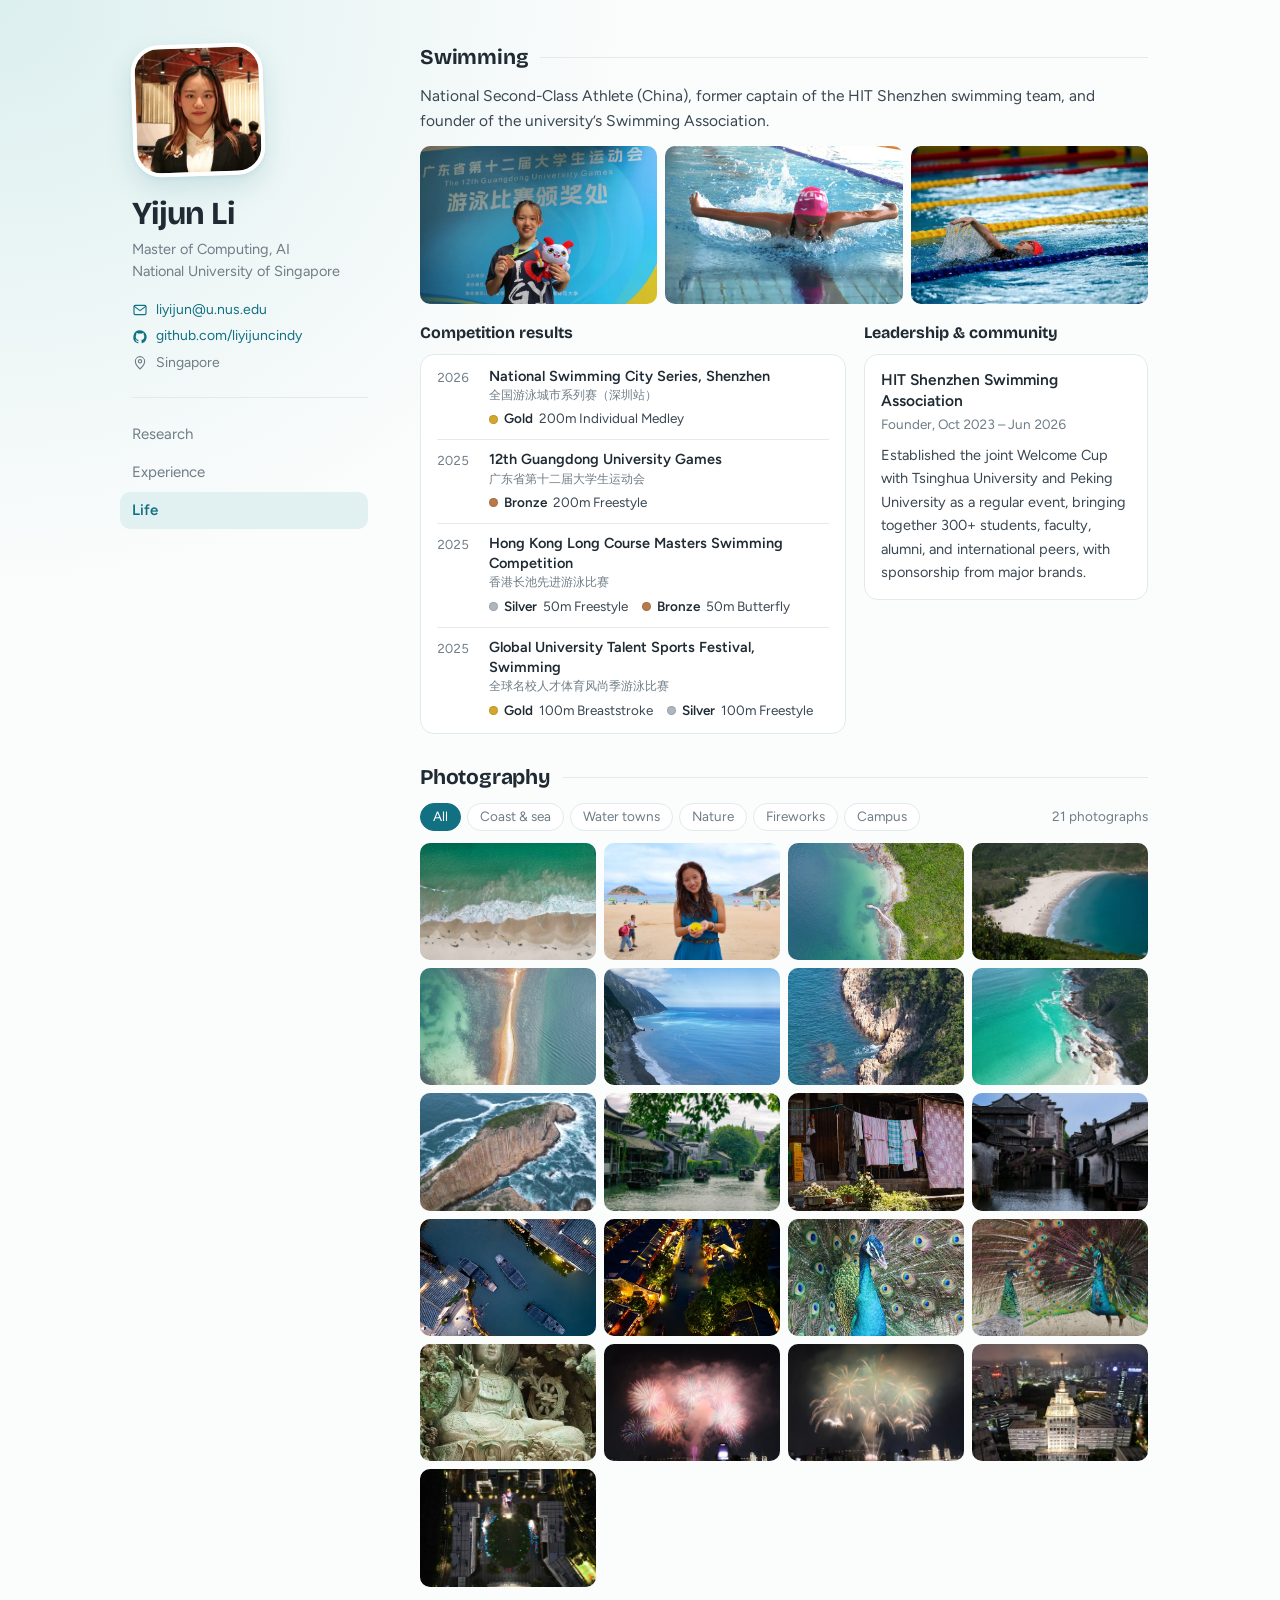
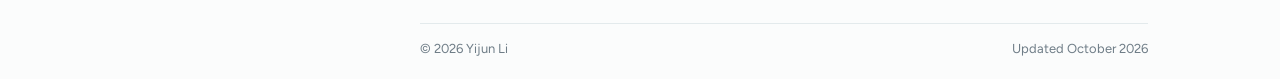
==== commit 58457218: "Move profile and navigation back to a left sidebar; tighten spacing Co-Authored-By: Claude Opus 5.5 " ====
--- a/interests.html
+++ b/interests.html
@@ -21,15 +21,19 @@
 </head>
 <body>
   <a class="skip" href="#main">Skip to content</a>
-  <header class="site-header">
-    <div class="wrap">
-      <a class="brand" href="index.html">Yijun Li</a>
+  <div class="layout">
+    <aside class="profile" aria-label="Profile">
+      <img class="portrait" src="assets/profile/yijun-li-square.webp" alt="Portrait of Yijun Li" width="132" height="132" decoding="async">
+      <h1><a href="index.html">Yijun Li</a></h1>
+      <p class="role">Master of Computing, AI<br>National University of Singapore</p>
+      <ul class="contact">
+        <li><a href="mailto:liyijun@u.nus.edu"><svg viewBox="0 0 24 24" aria-hidden="true"><rect x="3" y="5" width="18" height="14" rx="2"/><path d="m3.5 6.5 8.5 6.5 8.5-6.5"/></svg>liyijun@u.nus.edu</a></li>
+        <li><a href="https://github.com/liyijuncindy"><svg class="gh" viewBox="0 0 24 24" aria-hidden="true"><path d="M12 2a10 10 0 0 0-3.16 19.49c.5.09.68-.22.68-.48v-1.7c-2.78.6-3.37-1.34-3.37-1.34-.45-1.16-1.1-1.46-1.1-1.46-.9-.62.07-.61.07-.61 1 .07 1.53 1.03 1.53 1.03.9 1.52 2.34 1.08 2.91.83.09-.65.35-1.08.63-1.33-2.22-.25-4.55-1.11-4.55-4.94 0-1.09.39-1.98 1.03-2.68-.1-.25-.45-1.27.1-2.64 0 0 .84-.27 2.75 1.02a9.5 9.5 0 0 1 5 0c1.91-1.3 2.75-1.02 2.75-1.02.55 1.37.2 2.39.1 2.64.64.7 1.03 1.59 1.03 2.68 0 3.84-2.34 4.68-4.57 4.93.36.31.68.92.68 1.85v2.74c0 .27.18.58.69.48A10 10 0 0 0 12 2Z"/></svg>github.com/liyijuncindy</a></li>
+        <li><svg viewBox="0 0 24 24" aria-hidden="true"><path d="M12 21s-7-6.2-7-11.5a7 7 0 0 1 14 0C19 14.8 12 21 12 21Z"/><circle cx="12" cy="9.5" r="2.5"/></svg>Singapore</li>
+      </ul>
       <nav class="site-nav" aria-label="Main navigation"><a href="index.html">Research</a><a href="internships.html">Experience</a><a href="interests.html" aria-current="page">Life</a></nav>
-    </div>
-  </header>
+    </aside>
   <main id="main">
-    <section class="page-title"><div class="wrap"><h1>Life</h1><p>When I’m not working on research, I’m usually swimming or taking photos.</p></div></section>
-    <div class="wrap">
       <section id="swimming" class="block" aria-labelledby="swimming-heading">
         <h2 id="swimming-heading">Swimming</h2>
         <div class="block-body">
@@ -45,16 +49,24 @@
             <img src="assets/swimming/backstroke-thumb.webp" width="760" height="507" alt="Backstroke during a swimming race" loading="eager" decoding="async">
           </button>
         </div>
-          <h3 class="sub-heading">Competition results</h3>
-          <ul class="results">
+          <div class="swim-cols">
+            <div>
+              <h3 class="sub-heading">Competition results</h3>
+              <ul class="results">
             <li class="result"><span class="year">2026</span><div><h4>National Swimming City Series, Shenzhen</h4><p class="zh" lang="zh-CN">全国游泳城市系列赛（深圳站）</p><p class="medals"><span class="medal gold"><b>Gold</b> 200m Individual Medley</span></p></div></li>
             <li class="result"><span class="year">2025</span><div><h4>12th Guangdong University Games</h4><p class="zh" lang="zh-CN">广东省第十二届大学生运动会</p><p class="medals"><span class="medal bronze"><b>Bronze</b> 200m Freestyle</span></p></div></li>
             <li class="result"><span class="year">2025</span><div><h4>Hong Kong Long Course Masters Swimming Competition</h4><p class="zh" lang="zh-CN">香港长池先进游泳比赛</p><p class="medals"><span class="medal silver"><b>Silver</b> 50m Freestyle</span><span class="medal bronze"><b>Bronze</b> 50m Butterfly</span></p></div></li>
             <li class="result"><span class="year">2025</span><div><h4>Global University Talent Sports Festival, Swimming</h4><p class="zh" lang="zh-CN">全球名校人才体育风尚季游泳比赛</p><p class="medals"><span class="medal gold"><b>Gold</b> 100m Breaststroke</span><span class="medal silver"><b>Silver</b> 100m Freestyle</span></p></div></li>
-          </ul>
-          <h3 class="sub-heading">Leadership &amp; community</h3>
-          <p><span class="affil">HIT Shenzhen Swimming Association</span><span class="date">Founder, Oct 2023 – Jun 2026</span></p>
-          <p class="community">Established the joint Welcome Cup with Tsinghua University and Peking University as a regular event, bringing together 300+ students, faculty, alumni, and international peers, with sponsorship from major brands.</p>
+              </ul>
+            </div>
+            <div>
+              <h3 class="sub-heading">Leadership &amp; community</h3>
+              <div class="community-card">
+                <span class="affil">HIT Shenzhen Swimming Association</span><span class="date">Founder, Oct 2023 – Jun 2026</span>
+                <p class="community">Established the joint Welcome Cup with Tsinghua University and Peking University as a regular event, bringing together 300+ students, faculty, alumni, and international peers, with sponsorship from major brands.</p>
+              </div>
+            </div>
+          </div>
         </div>
       </section>
       <section id="photography" class="block" aria-labelledby="photography-heading">
@@ -137,20 +149,15 @@
           </button>
         </div>
         </div>
-        </div>
-        </div>
-        </div>
       </section>
-    </div>
   </main>
   <dialog id="photo-viewer" class="photo-viewer" aria-label="Photo viewer">
     <div class="viewer-top"><span id="photo-counter" aria-live="polite"></span><button class="viewer-close" type="button" aria-label="Close photo viewer" autofocus>Close</button></div>
     <div class="viewer-stage"><img id="viewer-image" alt=""></div>
     <div class="viewer-bottom"><button class="viewer-prev" type="button" aria-label="Previous photograph">Previous</button><p id="photo-description"></p><button class="viewer-next" type="button" aria-label="Next photograph">Next</button></div>
   </dialog>
-  <footer class="site-footer">
-    <div class="wrap"><span>© 2026 Yijun Li</span><span>Thanks for stopping by</span></div>
-  </footer>
+    <footer class="site-footer"><span>© 2026 Yijun Li</span><span>Updated October 2026</span></footer>
+  </div>
   <script src="gallery.js" defer></script>
 </body>
 </html>
--- a/styles.css
+++ b/styles.css
@@ -9,167 +9,152 @@
   --accent: #127083;
   --accent-soft: #e1f0f1;
   --rule: #e3eaec;
-  --serif: "Bricolage Grotesque", "PingFang SC", "Microsoft YaHei", -apple-system, sans-serif;
+  --head: "Bricolage Grotesque", "PingFang SC", "Microsoft YaHei", -apple-system, sans-serif;
   --sans: "Figtree", -apple-system, BlinkMacSystemFont, "PingFang SC", "Microsoft YaHei", "Segoe UI", sans-serif;
-  --wrap: 800px;
 }
 * { box-sizing: border-box; }
-html { scroll-behavior: smooth; scroll-padding-top: 88px; -webkit-text-size-adjust: 100%; }
-body { margin: 0; background: var(--bg); color: var(--text); font-family: var(--sans); font-size: 17px; line-height: 1.72; -webkit-font-smoothing: antialiased; }
-h1, h2, h3, h4, h5, p, ul { margin: 0; }
+html { scroll-behavior: smooth; -webkit-text-size-adjust: 100%; }
+body { margin: 0; color: var(--text); font-family: var(--sans); font-size: 15.5px; line-height: 1.62; -webkit-font-smoothing: antialiased;
+  background: radial-gradient(70% 50% at 0% 0%, #dcefef 0%, rgba(220,239,239,0) 70%) no-repeat, var(--bg); }
+h1, h2, h3, h4, p, ul { margin: 0; }
 img { max-width: 100%; }
 a { color: var(--accent); text-decoration: none; }
 a:hover { text-decoration: underline; text-underline-offset: 3px; text-decoration-thickness: 1px; }
-a:focus-visible, button:focus-visible { outline: 2px solid var(--accent); outline-offset: 3px; border-radius: 3px; }
+a:focus-visible, button:focus-visible { outline: 2px solid var(--accent); outline-offset: 3px; border-radius: 4px; }
 strong { color: var(--ink); font-weight: 600; }
 .skip { position: absolute; top: -80px; left: 16px; background: var(--ink); color: #fff; padding: 8px 14px; z-index: 20; }
 .skip:focus { top: 12px; }
-.wrap { max-width: var(--wrap); margin: 0 auto; padding: 0 32px; }
 
-/* Header */
-.site-header { position: sticky; top: 0; z-index: 10; background: rgba(251,252,252,.9); backdrop-filter: saturate(1.4) blur(10px); -webkit-backdrop-filter: saturate(1.4) blur(10px); border-bottom: 1px solid var(--rule); }
-.site-header .wrap { display: flex; align-items: center; justify-content: space-between; gap: 24px; height: 64px; }
-.brand { font-family: var(--serif); font-size: 21px; font-weight: 700; color: var(--ink); letter-spacing: -.01em; }
-.brand:hover { text-decoration: none; color: var(--accent); }
-.site-nav { display: flex; gap: 6px; }
-.site-nav a { color: var(--muted); font-size: 15px; padding: 6px 14px; border-radius: 999px; }
-.site-nav a:hover { color: var(--ink); background: var(--band); text-decoration: none; }
-.site-nav a[aria-current="page"] { color: var(--accent); background: var(--accent-soft); font-weight: 500; }
+/* Layout: profile on the left, content on the right */
+.layout { max-width: 1080px; margin: 0 auto; padding: 44px 32px 20px; display: grid; grid-template-columns: 236px minmax(0, 1fr); column-gap: 52px; }
+.profile { position: sticky; top: 40px; align-self: start; }
+main { min-width: 0; }
 
-/* Hero (home) */
-.hero { background: radial-gradient(120% 90% at 85% 0%, #d6ecee 0%, rgba(214,236,238,0) 60%), linear-gradient(180deg, #f1f8f8 0%, var(--bg) 100%); }
-.hero .wrap { display: grid; grid-template-columns: 168px minmax(0, 1fr); gap: 44px; align-items: center; padding-top: 72px; padding-bottom: 56px; }
-.portrait { width: 168px; height: 168px; object-fit: cover; border-radius: 32px; border: 5px solid #fff; box-shadow: 0 2px 4px rgba(18,112,131,.08), 0 14px 32px rgba(18,112,131,.14); display: block; transform: rotate(-2deg); }
-.hero h1 { font-family: var(--serif); font-weight: 700; font-size: 46px; line-height: 1.1; letter-spacing: -.025em; color: var(--ink); }
-.hero .role { margin-top: 10px; font-size: 18px; color: var(--muted); line-height: 1.5; }
-.hero .org { color: var(--muted); font-size: 16px; }
-.hero .bio { margin-top: 20px; max-width: 62ch; font-size: 16px; }
-.contact { list-style: none; padding: 0; display: flex; flex-wrap: wrap; gap: 10px 10px; margin-top: 24px; font-size: 15px; }
-.contact li { display: flex; align-items: center; gap: 8px; color: var(--muted); }
-.contact li:last-child { padding-left: 4px; }
-.contact svg { width: 17px; height: 17px; flex-shrink: 0; fill: none; stroke: currentColor; stroke-width: 1.7; stroke-linecap: round; stroke-linejoin: round; }
-.contact a { display: inline-flex; align-items: center; gap: 8px; color: var(--accent); background: #fff; border: 1px solid var(--rule); padding: 5px 14px; border-radius: 999px; }
-.contact a:hover { text-decoration: none; border-color: #a9d0d5; background: var(--accent-soft); }
+.portrait { display: block; width: 132px; height: 132px; object-fit: cover; border-radius: 28px; border: 4px solid #fff; box-shadow: 0 2px 4px rgba(18,112,131,.08), 0 12px 28px rgba(18,112,131,.14); transform: rotate(-2deg); margin-bottom: 20px; }
+.profile h1 { font-family: var(--head); font-size: 32px; font-weight: 700; line-height: 1.1; letter-spacing: -.02em; }
+.profile h1 a { color: var(--ink); }
+.profile h1 a:hover { text-decoration: none; color: var(--accent); }
+.role { margin-top: 8px; font-size: 14.5px; color: var(--muted); line-height: 1.5; }
+.contact { list-style: none; padding: 0; margin-top: 16px; display: grid; gap: 4px; font-size: 14px; }
+.contact li { display: flex; align-items: center; gap: 8px; color: var(--muted); min-width: 0; }
+.contact a { display: inline-flex; align-items: center; gap: 8px; min-width: 0; overflow-wrap: anywhere; }
+.contact svg { width: 16px; height: 16px; flex-shrink: 0; fill: none; stroke: currentColor; stroke-width: 1.7; stroke-linecap: round; stroke-linejoin: round; }
 .contact .gh { fill: currentColor; stroke: none; }
 
-/* Page title (inner pages) */
-.page-title { background: linear-gradient(180deg, #eef7f7 0%, var(--bg) 100%); }
-.page-title .wrap { padding-top: 64px; padding-bottom: 16px; }
-.page-title h1 { font-family: var(--serif); font-weight: 700; font-size: 40px; line-height: 1.15; letter-spacing: -.015em; color: var(--ink); }
-.page-title p { margin-top: 10px; color: var(--muted); max-width: 62ch; }
+.site-nav { display: grid; gap: 2px; margin-top: 22px; padding-top: 18px; border-top: 1px solid var(--rule); }
+.site-nav a { color: var(--muted); font-size: 15px; padding: 6px 12px; margin-left: -12px; border-radius: 10px; }
+.site-nav a:hover { color: var(--ink); background: rgba(18,112,131,.06); text-decoration: none; }
+.site-nav a[aria-current="page"] { color: var(--accent); background: var(--accent-soft); font-weight: 600; }
 
-/* CV-style blocks */
-main { padding-bottom: 32px; }
-.block { padding: 40px 0 8px; }
-.block > h2 { font-family: var(--serif); font-size: 26px; font-weight: 700; color: var(--ink); line-height: 1.3; letter-spacing: -.015em; margin-bottom: 18px; display: flex; align-items: center; gap: 12px; }
+/* Sections */
+.block + .block { margin-top: 30px; }
+.block > h2 { font-family: var(--head); font-size: 21px; font-weight: 700; color: var(--ink); line-height: 1.3; letter-spacing: -.01em; margin-bottom: 12px; display: flex; align-items: center; gap: 12px; }
 .block > h2::after { content: ""; flex: 1; height: 1px; background: var(--rule); }
-.block-body { min-width: 0; }
-.block-body > p { max-width: 68ch; }
+.block-body > p { max-width: 72ch; }
 
-.interests { list-style: none; padding: 0; display: flex; flex-wrap: wrap; gap: 8px; margin-top: 18px; }
-.interests li { font-size: 14px; color: var(--accent); background: var(--accent-soft); padding: 4px 12px; border-radius: 999px; }
+.interests { list-style: none; padding: 0; display: flex; flex-wrap: wrap; gap: 6px; margin-top: 12px; }
+.interests li { font-size: 13.5px; color: var(--accent); background: var(--accent-soft); padding: 2px 11px; border-radius: 999px; }
 
-.entry { padding: 22px 24px; background: #fff; border: 1px solid var(--rule); border-radius: 16px; }
-.entry + .entry { margin-top: 14px; }
-.entry-head { display: flex; justify-content: space-between; align-items: baseline; gap: 24px; }
-.entry h3 { font-size: 18.5px; font-weight: 600; color: var(--ink); line-height: 1.45; }
+.entry, .edu { padding: 14px 18px; background: #fff; border: 1px solid var(--rule); border-radius: 14px; }
+.entry + .entry, .edu + .edu { margin-top: 10px; }
+.entry-head { display: flex; justify-content: space-between; align-items: baseline; gap: 20px; }
+.entry h3, .edu h3 { font-size: 16.5px; font-weight: 600; color: var(--ink); line-height: 1.4; }
 .entry h3 a { color: var(--ink); }
 .entry h3 a:hover { color: var(--accent); }
-.date { flex-shrink: 0; color: var(--muted); font-size: 14.5px; font-variant-numeric: tabular-nums; white-space: nowrap; }
-.sub { margin-top: 4px; color: var(--muted); font-size: 15px; }
+.date { flex-shrink: 0; color: var(--muted); font-size: 13.5px; font-variant-numeric: tabular-nums; white-space: nowrap; }
+.sub { margin-top: 2px; color: var(--muted); font-size: 14px; }
 .sub em { font-style: normal; color: var(--text); }
-.entry > p { margin-top: 10px; max-width: 68ch; }
-.entry ul { margin-top: 10px; padding-left: 20px; max-width: 70ch; }
-.entry li + li { margin-top: 6px; }
-.entry li::marker { color: #a3adb9; }
+.entry > p { margin-top: 6px; }
+.entry ul { margin-top: 6px; padding-left: 18px; }
+.entry li + li { margin-top: 3px; }
+.entry li::marker { color: #a3b3ba; }
 .highlight { color: var(--accent); font-weight: 600; }
 
-.authors { margin-top: 6px; font-size: 15px; }
+.authors { margin-top: 4px; font-size: 14.5px; }
 .authors strong { text-decoration: underline; text-underline-offset: 3px; text-decoration-color: #9fcfd5; }
-.venue { margin-top: 4px; font-size: 15px; color: var(--muted); }
-.venue i { font-style: italic; color: var(--text); }
-.pub-links { display: flex; gap: 8px; margin-top: 12px; }
-.pill { display: inline-block; font-size: 13.5px; font-weight: 500; padding: 3px 14px; border: 1px solid #b9dade; border-radius: 999px; color: var(--accent); }
+.venue { margin-top: 6px; font-size: 14px; color: var(--muted); display: flex; flex-wrap: wrap; align-items: center; gap: 8px; }
+.venue i { color: var(--text); }
+.pub-links { display: inline-flex; }
+.entry .pub-links { margin-top: 8px; }
+.tag { display: inline-block; font-size: 12.5px; font-weight: 600; color: var(--accent); background: var(--accent-soft); padding: 0 10px; border-radius: 999px; }
+.pill { display: inline-block; font-size: 13px; font-weight: 500; padding: 1px 12px; border: 1px solid #b9dade; border-radius: 999px; color: var(--accent); }
 .pill:hover { text-decoration: none; background: var(--accent-soft); border-color: var(--accent); }
-.tag { display: inline-block; font-size: 12.5px; font-weight: 600; color: var(--accent); background: var(--accent-soft); padding: 1px 10px; border-radius: 999px; margin-right: 8px; vertical-align: 2px; }
 
-.edu { padding: 18px 24px; background: #fff; border: 1px solid var(--rule); border-radius: 16px; display: grid; grid-template-columns: minmax(0, 1fr) auto; gap: 2px 24px; }
-.edu + .edu { margin-top: 14px; }
-.edu h3 { font-size: 17px; font-weight: 600; color: var(--ink); }
-.edu .sub { grid-column: 1 / -1; margin-top: 0; }
+.edu { display: grid; grid-template-columns: minmax(0, 1fr) auto; column-gap: 20px; }
+.edu .sub { grid-column: 1 / -1; }
 
-/* Footer */
-.site-footer { margin-top: 40px; }
-.site-footer .wrap { background: linear-gradient(var(--rule), var(--rule)) top / calc(100% - 64px) 1px no-repeat; }
-@media (max-width: 600px) { .site-footer .wrap { background-size: calc(100% - 32px) 1px; } }
-.site-footer .wrap { display: flex; justify-content: space-between; gap: 16px; flex-wrap: wrap; padding-top: 22px; padding-bottom: 22px; font-size: 14px; color: var(--muted); }
+.site-footer { grid-column: 2; display: flex; justify-content: space-between; gap: 16px; flex-wrap: wrap; margin-top: 36px; padding-top: 14px; border-top: 1px solid var(--rule); font-size: 13px; color: var(--muted); }
 
 /* Life page */
-.swim-intro { max-width: 68ch; }
-.photo-grid { display: grid; grid-template-columns: repeat(3, minmax(0, 1fr)); gap: 12px; }
-.swimming-gallery { margin: 24px 0 8px; }
-.photo-trigger { display: block; width: 100%; padding: 0; margin: 0; border: 0; background: var(--band); cursor: zoom-in; border-radius: 14px; overflow: hidden; aspect-ratio: 3 / 2; }
+.swim-intro { max-width: 72ch; }
+.photo-grid { display: grid; grid-template-columns: repeat(4, minmax(0, 1fr)); gap: 8px; }
+.swimming-gallery { grid-template-columns: repeat(3, minmax(0, 1fr)); margin: 12px 0 4px; }
+.photo-trigger { display: block; width: 100%; padding: 0; margin: 0; border: 0; background: var(--band); cursor: zoom-in; border-radius: 10px; overflow: hidden; aspect-ratio: 3 / 2; }
 .photo-trigger img { display: block; width: 100%; height: 100%; object-fit: cover; transition: transform .4s ease, filter .2s; }
 .photo-trigger:hover img { transform: scale(1.03); filter: brightness(.96); }
 .photo-trigger[data-full$="photo-15.webp"] img { object-position: 50% 65%; }
 .photo-trigger[hidden] { display: none; }
-.sub-heading { font-family: var(--serif); font-size: 19px; font-weight: 700; color: var(--ink); margin: 36px 0 12px; }
-.results { list-style: none; padding: 4px 24px; background: #fff; border: 1px solid var(--rule); border-radius: 16px; }
-.result { display: grid; grid-template-columns: 56px minmax(0, 1fr); gap: 16px; padding: 16px 0; }
+.swim-cols { display: grid; grid-template-columns: minmax(0, 1.5fr) minmax(0, 1fr); gap: 18px; margin-top: 16px; align-items: start; }
+.sub-heading { font-family: var(--head); font-size: 16px; font-weight: 700; color: var(--ink); margin: 18px 0 8px; }
+.swim-cols .sub-heading { margin-top: 0; }
+.results { list-style: none; padding: 2px 16px; background: #fff; border: 1px solid var(--rule); border-radius: 14px; }
+.result { display: grid; grid-template-columns: 42px minmax(0, 1fr); gap: 10px; padding: 9px 0; }
 .result + .result { border-top: 1px solid var(--rule); }
-.result .year { color: var(--muted); font-size: 14px; font-variant-numeric: tabular-nums; padding-top: 2px; }
-.result h4 { font-size: 16px; font-weight: 600; color: var(--ink); line-height: 1.5; }
-.result .zh { font-size: 13px; color: var(--muted); }
-.medals { display: flex; flex-wrap: wrap; gap: 8px 16px; margin-top: 8px; font-size: 14px; }
-.medal { display: inline-flex; align-items: center; gap: 7px; }
-.medal::before { content: ""; width: 10px; height: 10px; border-radius: 50%; background: var(--c); box-shadow: inset 0 0 0 1px rgba(0,0,0,.12); }
+.result .year { color: var(--muted); font-size: 13px; font-variant-numeric: tabular-nums; padding-top: 1px; }
+.result h4 { font-size: 14.5px; font-weight: 600; color: var(--ink); line-height: 1.4; }
+.result .zh { font-size: 12px; color: var(--muted); }
+.medals { display: flex; flex-wrap: wrap; gap: 2px 14px; margin-top: 3px; font-size: 13.5px; }
+.medal { display: inline-flex; align-items: center; gap: 6px; }
+.medal::before { content: ""; width: 9px; height: 9px; border-radius: 50%; background: var(--c); box-shadow: inset 0 0 0 1px rgba(0,0,0,.12); }
 .gold { --c: #d4a72c; } .silver { --c: #aeb6c0; } .bronze { --c: #b87a4b; }
 .medal b { font-weight: 600; color: var(--ink); }
-.affil { font-weight: 600; color: var(--ink); }
-.affil + .date { display: block; margin-top: 2px; }
-.community { margin-top: 10px; max-width: 68ch; }
+.community-card { padding: 14px 16px; background: #fff; border: 1px solid var(--rule); border-radius: 14px; }
+.affil { display: block; font-weight: 600; color: var(--ink); line-height: 1.4; }
+.community-card .date { display: block; margin-top: 2px; }
+.community { margin-top: 8px; font-size: 14.5px; }
 
-.gallery-bar { display: flex; flex-wrap: wrap; align-items: center; justify-content: space-between; gap: 12px; margin-bottom: 20px; }
+.gallery-bar { display: flex; flex-wrap: wrap; align-items: center; justify-content: space-between; gap: 8px; margin-bottom: 12px; }
 .gallery-filters { display: flex; flex-wrap: wrap; gap: 6px; }
-.gallery-filter { font: inherit; font-size: 14px; padding: 4px 12px; border: 1px solid var(--rule); border-radius: 999px; color: var(--muted); background: #fff; cursor: pointer; }
+.gallery-filter { font: inherit; font-size: 13.5px; padding: 2px 12px; border: 1px solid var(--rule); border-radius: 999px; color: var(--muted); background: #fff; cursor: pointer; }
 .gallery-filter:hover { color: var(--ink); border-color: #c4ccd6; }
 .gallery-filter[aria-pressed="true"] { color: #fff; background: var(--accent); border-color: var(--accent); }
-#gallery-count { font-size: 14px; color: var(--muted); }
+#gallery-count { font-size: 13.5px; color: var(--muted); }
 
 .viewing-photo { overflow: hidden; }
-.photo-viewer { width: min(1160px, 96vw); max-width: 96vw; height: min(900px, 94dvh); max-height: 94dvh; border: 0; border-radius: 10px; padding: 14px 18px; background: #12171e; color: #f2f4f7; }
+.photo-viewer { width: min(1160px, 96vw); max-width: 96vw; height: min(900px, 94dvh); max-height: 94dvh; border: 0; border-radius: 12px; padding: 14px 18px; background: #12191d; color: #f2f4f7; }
 .photo-viewer[open] { display: flex; flex-direction: column; }
-.photo-viewer::backdrop { background: rgba(10, 14, 20, .86); }
+.photo-viewer::backdrop { background: rgba(10, 16, 20, .86); }
 .viewer-top, .viewer-bottom { display: flex; align-items: center; justify-content: space-between; gap: 12px; flex-shrink: 0; }
 .viewer-top { padding-bottom: 10px; }
 .viewer-top span, .viewer-bottom p { color: #b9c2cd; font-size: 13px; }
 .viewer-bottom { padding-top: 10px; }
 .viewer-bottom p { text-align: center; line-height: 1.5; }
-.photo-viewer button { cursor: pointer; border: 1px solid rgba(255,255,255,.18); border-radius: 6px; background: transparent; color: inherit; font: inherit; font-size: 13px; padding: 6px 12px; flex-shrink: 0; }
+.photo-viewer button { cursor: pointer; border: 1px solid rgba(255,255,255,.18); border-radius: 999px; background: transparent; color: inherit; font: inherit; font-size: 13px; padding: 5px 14px; flex-shrink: 0; }
 .photo-viewer button:hover { background: rgba(255,255,255,.08); }
 .viewer-stage { flex: 1; min-height: 0; display: flex; align-items: center; justify-content: center; }
 .viewer-stage img { display: block; max-width: 100%; max-height: 100%; object-fit: contain; border-radius: 4px; }
 
 /* Responsive */
-@media (max-width: 860px) {
-  .hero .wrap { grid-template-columns: 1fr; gap: 28px; padding-top: 44px; padding-bottom: 32px; }
-  .portrait { width: 132px; height: 132px; border-radius: 26px; }
-  .hero h1 { font-size: 40px; }
+@media (max-width: 960px) {
+  .photo-grid { grid-template-columns: repeat(3, minmax(0, 1fr)); }
+  .swim-cols { grid-template-columns: 1fr; }
 }
-@media (max-width: 600px) {
-  .wrap { padding: 0 16px; }
-  .site-header .wrap { height: auto; padding-top: 10px; padding-bottom: 10px; flex-direction: column; align-items: flex-start; gap: 4px; }
-  .site-nav { margin-left: -12px; }
-  .site-nav a { padding: 4px 12px; }
-  .hero h1 { font-size: 36px; }
-  .page-title h1 { font-size: 32px; }
-  .entry-head { flex-direction: column; gap: 2px; }
+@media (max-width: 760px) {
+  .layout { grid-template-columns: 1fr; padding: 24px 16px 16px; }
+  .profile { position: static; display: grid; grid-template-columns: 76px minmax(0, 1fr); column-gap: 16px; align-items: center; margin-bottom: 24px; }
+  .portrait { width: 76px; height: 76px; border-radius: 20px; border-width: 3px; margin: 0; grid-row: span 2; }
+  .profile h1 { font-size: 26px; }
+  .role { margin-top: 2px; font-size: 13.5px; }
+  .contact { grid-column: 1 / -1; display: flex; flex-wrap: wrap; gap: 4px 16px; margin-top: 14px; }
+  .site-nav { grid-column: 1 / -1; display: flex; gap: 4px; margin-top: 12px; padding-top: 12px; }
+  .site-nav a { margin-left: 0; padding: 5px 12px; }
+  .site-nav a:first-child { margin-left: -12px; }
+  .site-footer { grid-column: 1; }
+  .entry-head { flex-direction: column; gap: 0; }
   .edu { grid-template-columns: 1fr; }
-  .photo-grid { grid-template-columns: repeat(2, minmax(0, 1fr)); gap: 8px; }
-  .result { grid-template-columns: 44px minmax(0, 1fr); gap: 10px; }
-  .entry, .edu { padding: 18px; }
-  .results { padding: 4px 16px; }
-  body { font-size: 16px; }
+  .entry, .edu { padding: 12px 14px; }
+  .photo-grid { grid-template-columns: repeat(2, minmax(0, 1fr)); gap: 6px; }
+  .swimming-gallery { grid-template-columns: repeat(3, minmax(0, 1fr)); }
   .viewer-bottom p { display: none; }
   .photo-viewer { padding: 10px; }
 }
@@ -179,6 +164,7 @@
   .photo-trigger:hover img { transform: none; }
 }
 @media print {
-  .site-header, .site-footer, .skip { display: none; }
-  .hero, .page-title { background: none; }
+  .site-nav, .skip { display: none; }
+  .profile { position: static; }
 }
+.interests-text { margin-top: 8px; max-width: 72ch; }
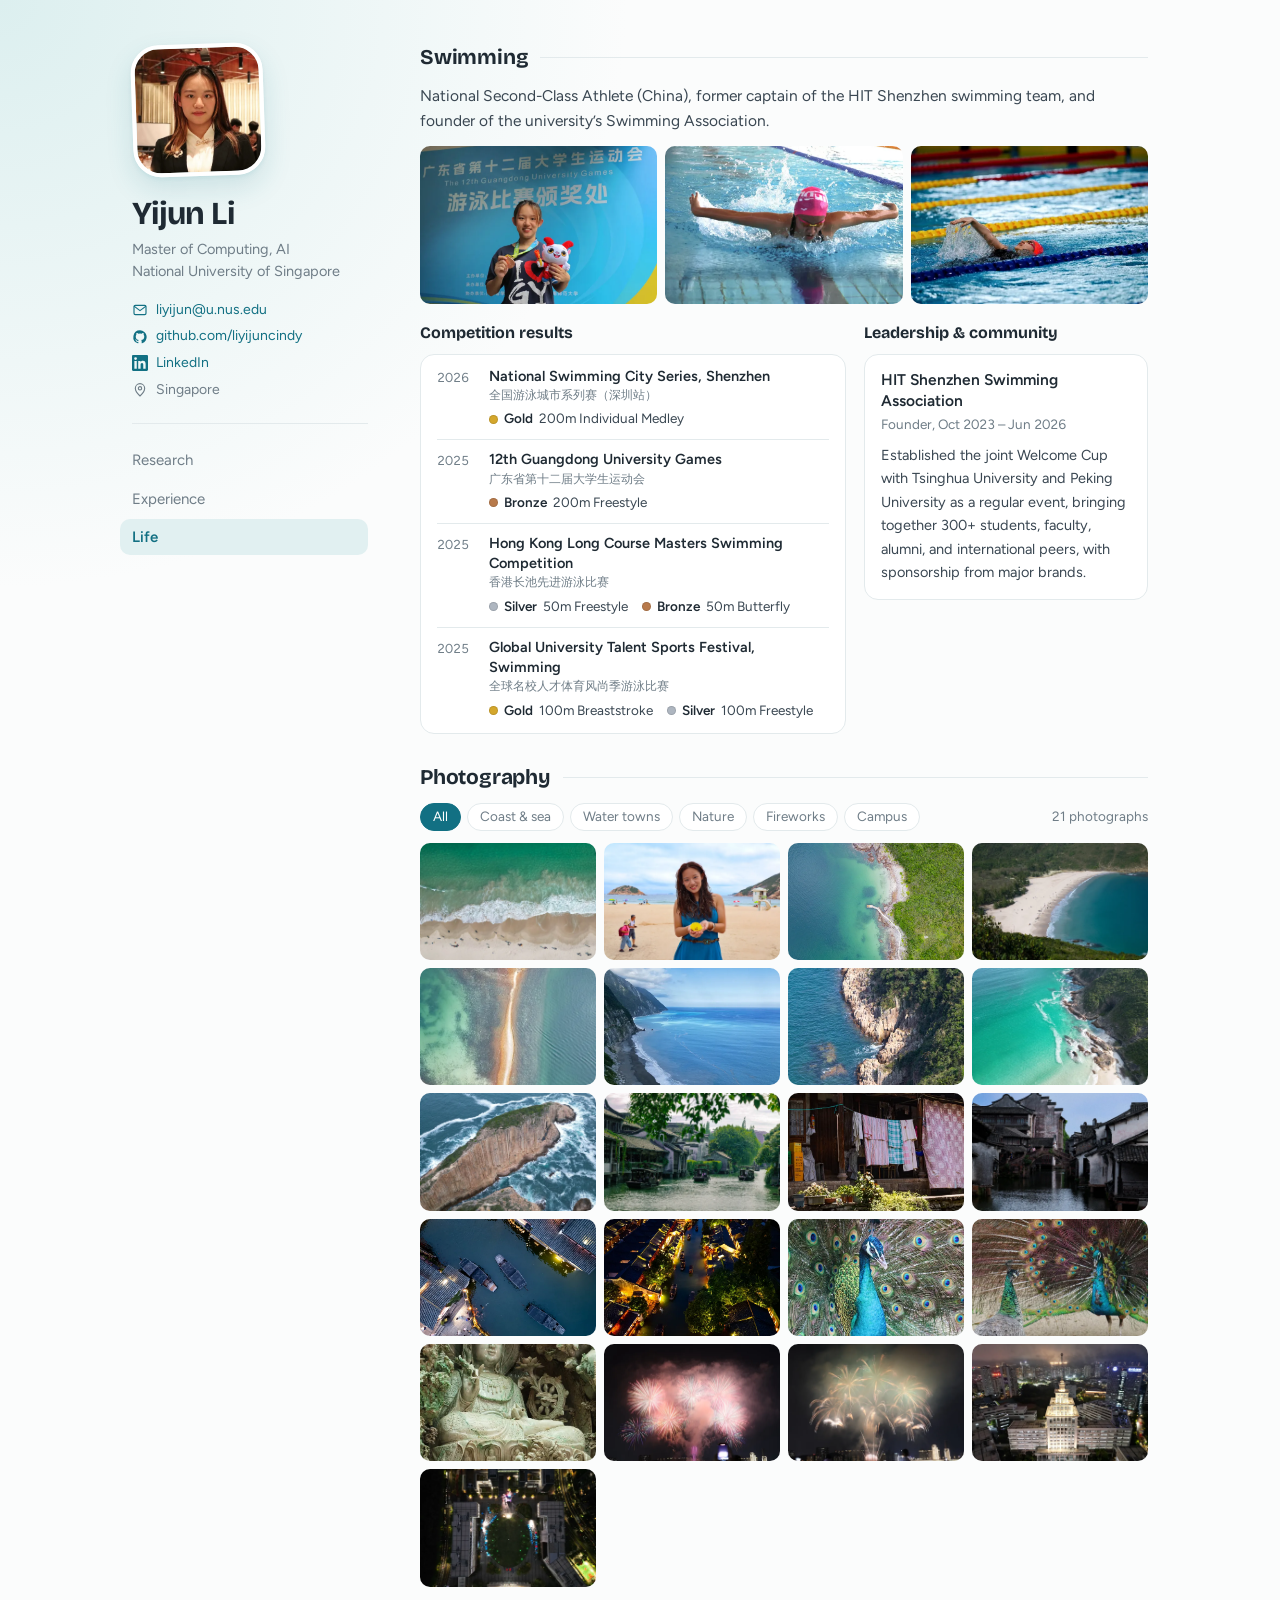
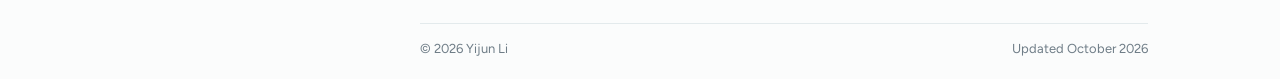
==== commit d24483da: "Add LinkedIn link Co-Authored-By: Claude Opus 5.5 <noreply@anthropic.com> Claude-Session: https://cl" ====
--- a/interests.html
+++ b/interests.html
@@ -17,7 +17,7 @@
   <link rel="preconnect" href="https://fonts.googleapis.com">
   <link rel="preconnect" href="https://fonts.gstatic.com" crossorigin>
   <link rel="stylesheet" href="https://fonts.googleapis.com/css2?family=Bricolage+Grotesque:opsz,wght@12..96,700&family=Figtree:wght@400;500;600&display=swap">
-  <link rel="stylesheet" href="styles.css">
+  <link rel="stylesheet" href="styles.css?v=3">
 </head>
 <body>
   <a class="skip" href="#main">Skip to content</a>
@@ -29,6 +29,7 @@
       <ul class="contact">
         <li><a href="mailto:liyijun@u.nus.edu"><svg viewBox="0 0 24 24" aria-hidden="true"><rect x="3" y="5" width="18" height="14" rx="2"/><path d="m3.5 6.5 8.5 6.5 8.5-6.5"/></svg>liyijun@u.nus.edu</a></li>
         <li><a href="https://github.com/liyijuncindy"><svg class="gh" viewBox="0 0 24 24" aria-hidden="true"><path d="M12 2a10 10 0 0 0-3.16 19.49c.5.09.68-.22.68-.48v-1.7c-2.78.6-3.37-1.34-3.37-1.34-.45-1.16-1.1-1.46-1.1-1.46-.9-.62.07-.61.07-.61 1 .07 1.53 1.03 1.53 1.03.9 1.52 2.34 1.08 2.91.83.09-.65.35-1.08.63-1.33-2.22-.25-4.55-1.11-4.55-4.94 0-1.09.39-1.98 1.03-2.68-.1-.25-.45-1.27.1-2.64 0 0 .84-.27 2.75 1.02a9.5 9.5 0 0 1 5 0c1.91-1.3 2.75-1.02 2.75-1.02.55 1.37.2 2.39.1 2.64.64.7 1.03 1.59 1.03 2.68 0 3.84-2.34 4.68-4.57 4.93.36.31.68.92.68 1.85v2.74c0 .27.18.58.69.48A10 10 0 0 0 12 2Z"/></svg>github.com/liyijuncindy</a></li>
+        <li><a href="https://www.linkedin.com/in/yijun-li-166a49435/" target="_blank" rel="noopener noreferrer"><svg class="gh" viewBox="0 0 24 24" aria-hidden="true"><path d="M20.45 20.45h-3.56v-5.57c0-1.33-.02-3.04-1.85-3.04-1.85 0-2.14 1.45-2.14 2.94v5.67H9.35V9h3.41v1.56h.05c.48-.9 1.64-1.85 3.37-1.85 3.6 0 4.27 2.37 4.27 5.46v6.28ZM5.34 7.43a2.06 2.06 0 1 1 0-4.13 2.06 2.06 0 0 1 0 4.13ZM7.12 20.45H3.56V9h3.56v11.45ZM22.22 0H1.77C.79 0 0 .77 0 1.73v20.54C0 23.23.79 24 1.77 24h20.45c.98 0 1.78-.77 1.78-1.73V1.73C24 .77 23.2 0 22.22 0Z"/></svg>LinkedIn</a></li>
         <li><svg viewBox="0 0 24 24" aria-hidden="true"><path d="M12 21s-7-6.2-7-11.5a7 7 0 0 1 14 0C19 14.8 12 21 12 21Z"/><circle cx="12" cy="9.5" r="2.5"/></svg>Singapore</li>
       </ul>
       <nav class="site-nav" aria-label="Main navigation"><a href="index.html">Research</a><a href="internships.html">Experience</a><a href="interests.html" aria-current="page">Life</a></nav>
@@ -158,6 +159,6 @@
   </dialog>
     <footer class="site-footer"><span>© 2026 Yijun Li</span><span>Updated October 2026</span></footer>
   </div>
-  <script src="gallery.js" defer></script>
+  <script src="gallery.js?v=3" defer></script>
 </body>
 </html>
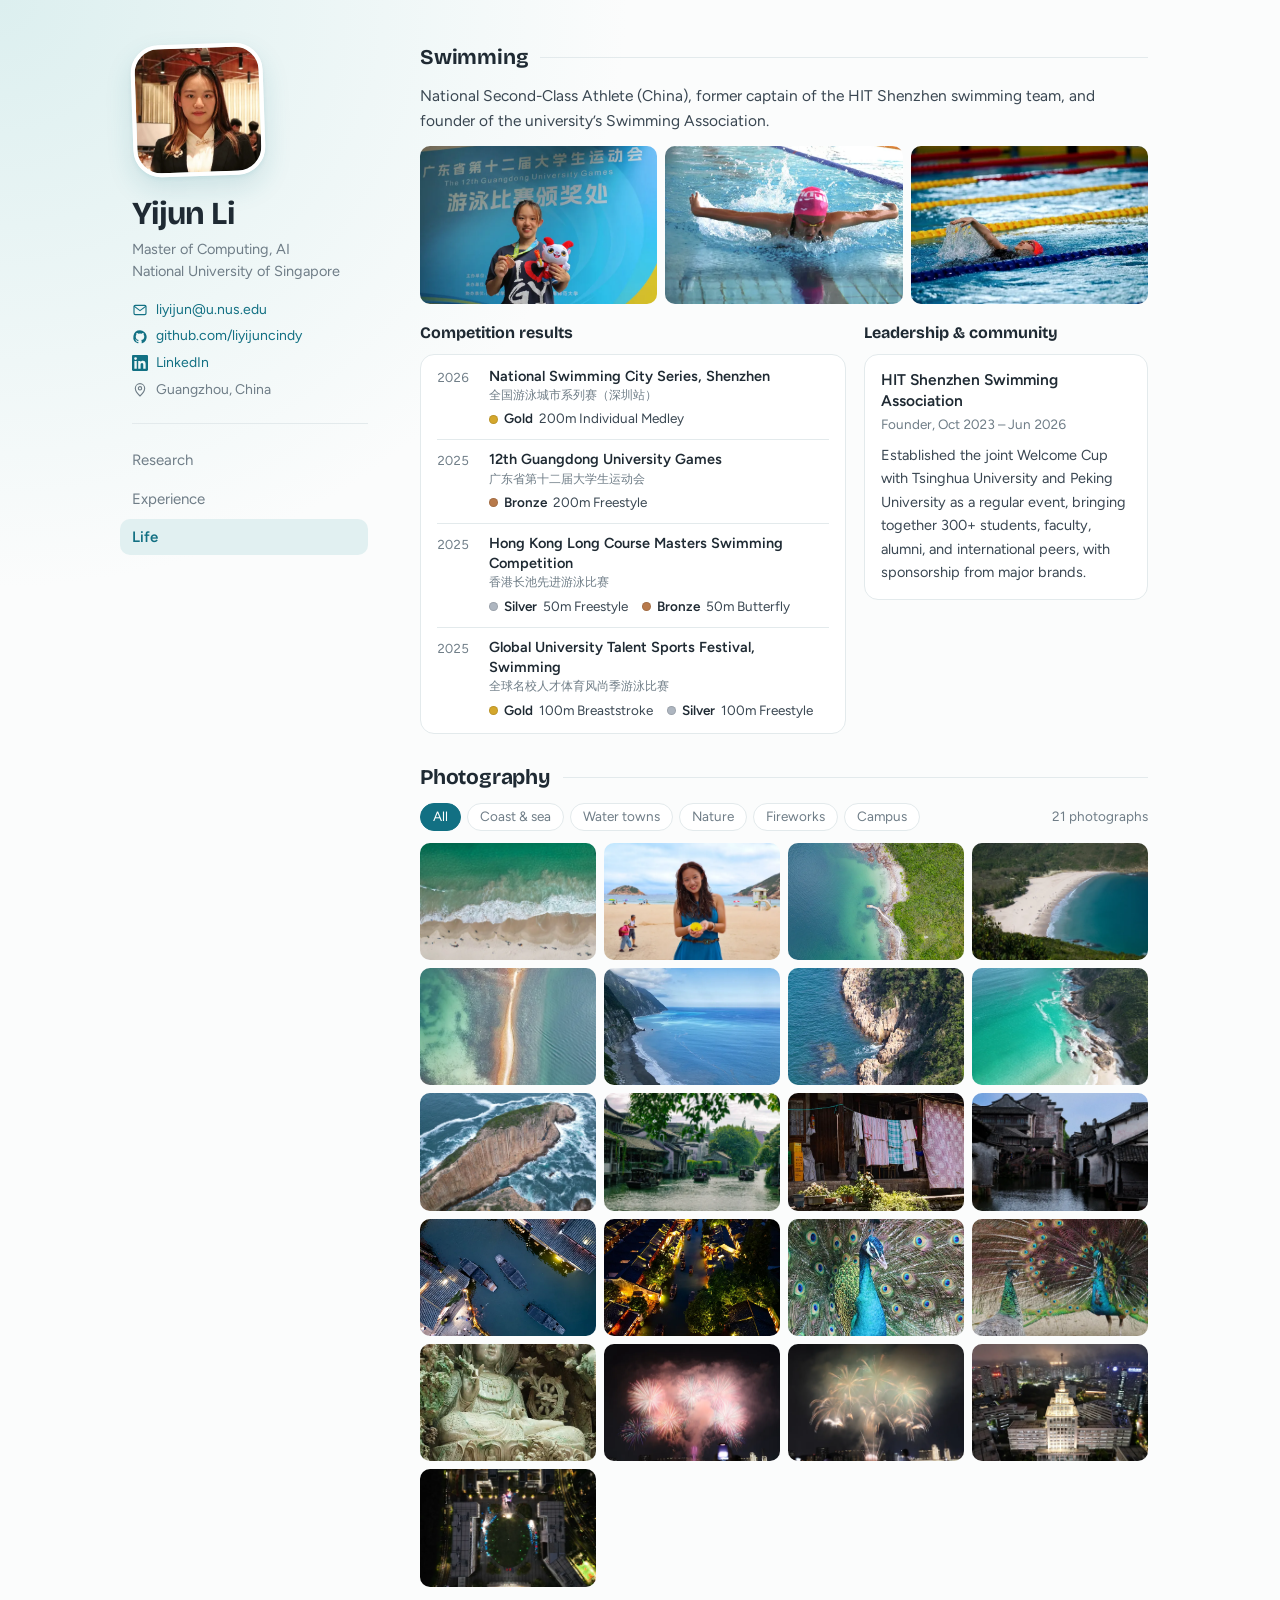
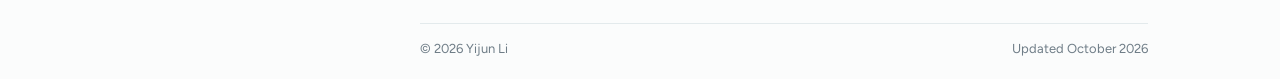
==== commit cba68d67: "Change listed location to Guangzhou Co-Authored-By: Claude Opus 5.5 <noreply@anthropic.com> Claude-S" ====
--- a/interests.html
+++ b/interests.html
@@ -30,7 +30,7 @@
         <li><a href="mailto:liyijun@u.nus.edu"><svg viewBox="0 0 24 24" aria-hidden="true"><rect x="3" y="5" width="18" height="14" rx="2"/><path d="m3.5 6.5 8.5 6.5 8.5-6.5"/></svg>liyijun@u.nus.edu</a></li>
         <li><a href="https://github.com/liyijuncindy"><svg class="gh" viewBox="0 0 24 24" aria-hidden="true"><path d="M12 2a10 10 0 0 0-3.16 19.49c.5.09.68-.22.68-.48v-1.7c-2.78.6-3.37-1.34-3.37-1.34-.45-1.16-1.1-1.46-1.1-1.46-.9-.62.07-.61.07-.61 1 .07 1.53 1.03 1.53 1.03.9 1.52 2.34 1.08 2.91.83.09-.65.35-1.08.63-1.33-2.22-.25-4.55-1.11-4.55-4.94 0-1.09.39-1.98 1.03-2.68-.1-.25-.45-1.27.1-2.64 0 0 .84-.27 2.75 1.02a9.5 9.5 0 0 1 5 0c1.91-1.3 2.75-1.02 2.75-1.02.55 1.37.2 2.39.1 2.64.64.7 1.03 1.59 1.03 2.68 0 3.84-2.34 4.68-4.57 4.93.36.31.68.92.68 1.85v2.74c0 .27.18.58.69.48A10 10 0 0 0 12 2Z"/></svg>github.com/liyijuncindy</a></li>
         <li><a href="https://www.linkedin.com/in/yijun-li-166a49435/" target="_blank" rel="noopener noreferrer"><svg class="gh" viewBox="0 0 24 24" aria-hidden="true"><path d="M20.45 20.45h-3.56v-5.57c0-1.33-.02-3.04-1.85-3.04-1.85 0-2.14 1.45-2.14 2.94v5.67H9.35V9h3.41v1.56h.05c.48-.9 1.64-1.85 3.37-1.85 3.6 0 4.27 2.37 4.27 5.46v6.28ZM5.34 7.43a2.06 2.06 0 1 1 0-4.13 2.06 2.06 0 0 1 0 4.13ZM7.12 20.45H3.56V9h3.56v11.45ZM22.22 0H1.77C.79 0 0 .77 0 1.73v20.54C0 23.23.79 24 1.77 24h20.45c.98 0 1.78-.77 1.78-1.73V1.73C24 .77 23.2 0 22.22 0Z"/></svg>LinkedIn</a></li>
-        <li><svg viewBox="0 0 24 24" aria-hidden="true"><path d="M12 21s-7-6.2-7-11.5a7 7 0 0 1 14 0C19 14.8 12 21 12 21Z"/><circle cx="12" cy="9.5" r="2.5"/></svg>Singapore</li>
+        <li><svg viewBox="0 0 24 24" aria-hidden="true"><path d="M12 21s-7-6.2-7-11.5a7 7 0 0 1 14 0C19 14.8 12 21 12 21Z"/><circle cx="12" cy="9.5" r="2.5"/></svg>Guangzhou, China</li>
       </ul>
       <nav class="site-nav" aria-label="Main navigation"><a href="index.html">Research</a><a href="internships.html">Experience</a><a href="interests.html" aria-current="page">Life</a></nav>
     </aside>
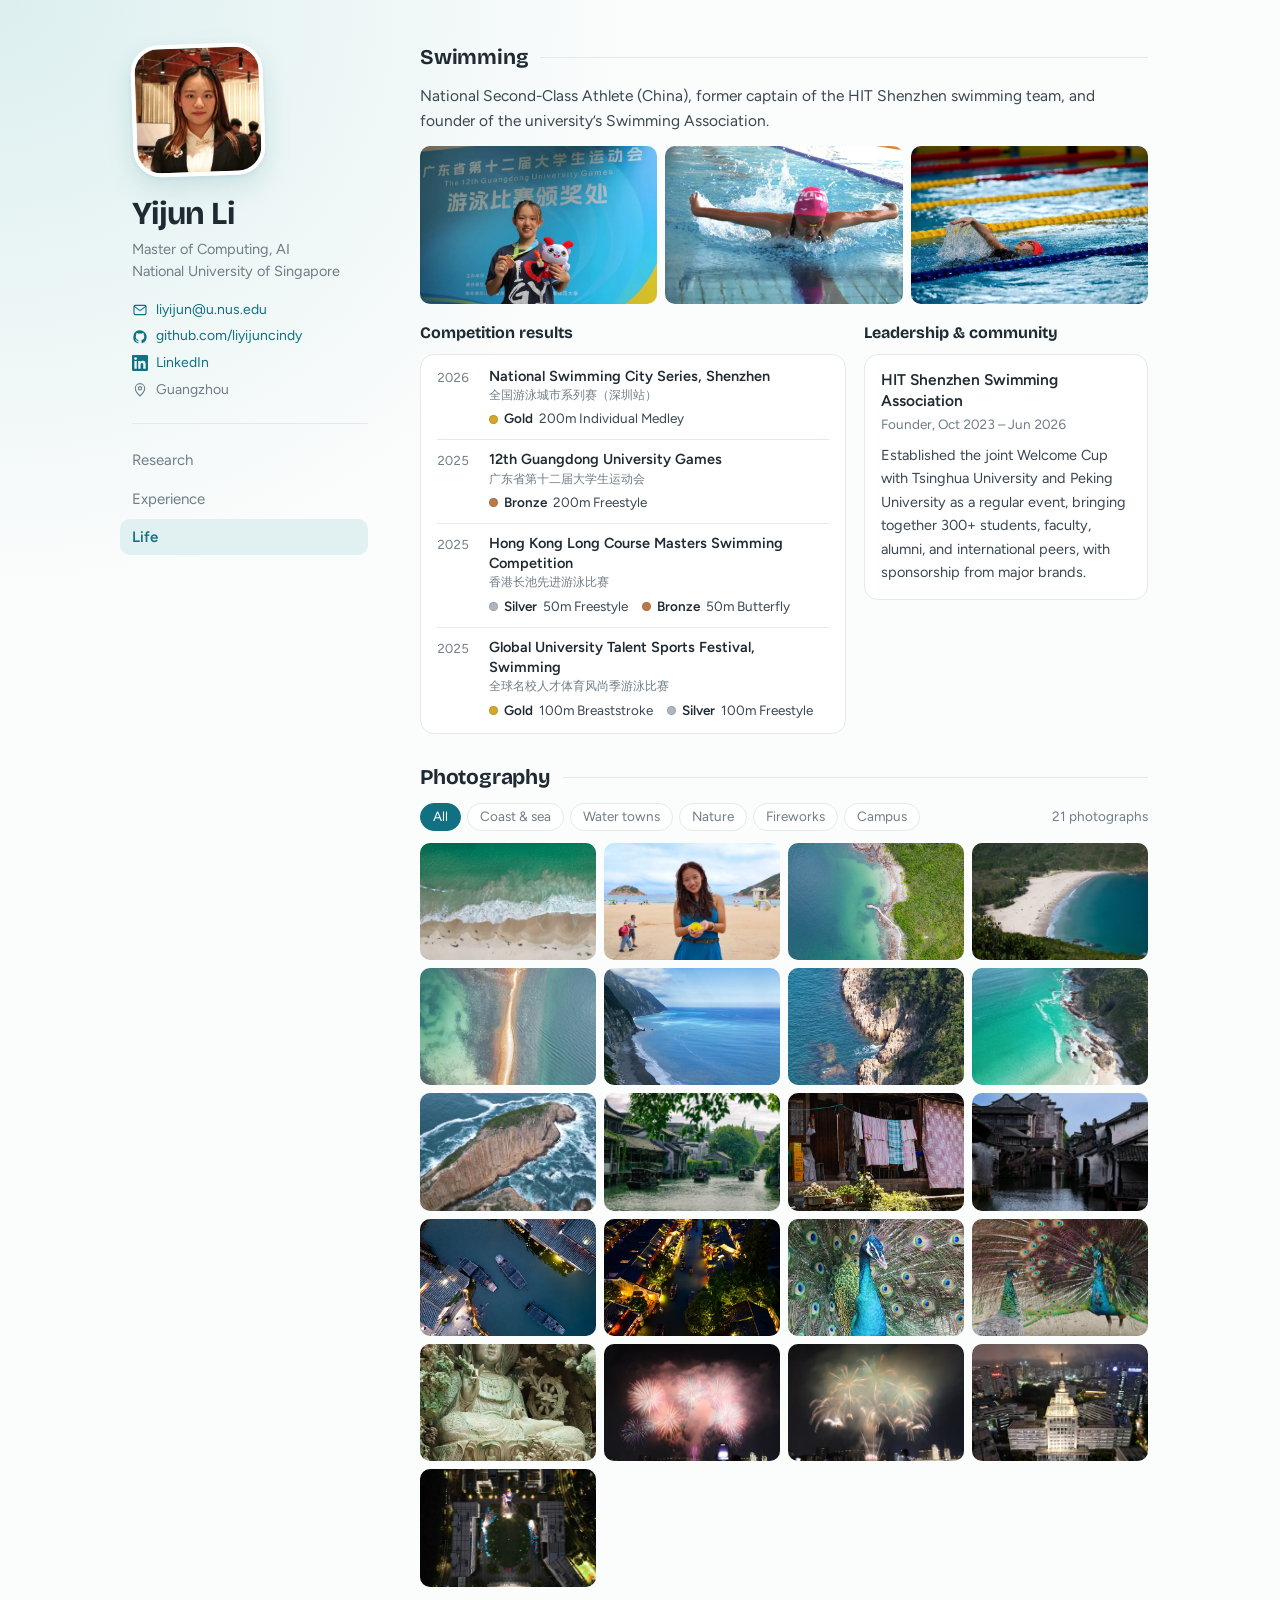
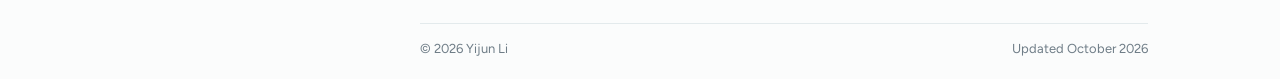
==== commit 65e2e9ef: "Show location as Guangzhou only Co-Authored-By: Claude Opus 5.5 <noreply@anthropic.com> Claude-Sessi" ====
--- a/interests.html
+++ b/interests.html
@@ -30,7 +30,7 @@
         <li><a href="mailto:liyijun@u.nus.edu"><svg viewBox="0 0 24 24" aria-hidden="true"><rect x="3" y="5" width="18" height="14" rx="2"/><path d="m3.5 6.5 8.5 6.5 8.5-6.5"/></svg>liyijun@u.nus.edu</a></li>
         <li><a href="https://github.com/liyijuncindy"><svg class="gh" viewBox="0 0 24 24" aria-hidden="true"><path d="M12 2a10 10 0 0 0-3.16 19.49c.5.09.68-.22.68-.48v-1.7c-2.78.6-3.37-1.34-3.37-1.34-.45-1.16-1.1-1.46-1.1-1.46-.9-.62.07-.61.07-.61 1 .07 1.53 1.03 1.53 1.03.9 1.52 2.34 1.08 2.91.83.09-.65.35-1.08.63-1.33-2.22-.25-4.55-1.11-4.55-4.94 0-1.09.39-1.98 1.03-2.68-.1-.25-.45-1.27.1-2.64 0 0 .84-.27 2.75 1.02a9.5 9.5 0 0 1 5 0c1.91-1.3 2.75-1.02 2.75-1.02.55 1.37.2 2.39.1 2.64.64.7 1.03 1.59 1.03 2.68 0 3.84-2.34 4.68-4.57 4.93.36.31.68.92.68 1.85v2.74c0 .27.18.58.69.48A10 10 0 0 0 12 2Z"/></svg>github.com/liyijuncindy</a></li>
         <li><a href="https://www.linkedin.com/in/yijun-li-166a49435/" target="_blank" rel="noopener noreferrer"><svg class="gh" viewBox="0 0 24 24" aria-hidden="true"><path d="M20.45 20.45h-3.56v-5.57c0-1.33-.02-3.04-1.85-3.04-1.85 0-2.14 1.45-2.14 2.94v5.67H9.35V9h3.41v1.56h.05c.48-.9 1.64-1.85 3.37-1.85 3.6 0 4.27 2.37 4.27 5.46v6.28ZM5.34 7.43a2.06 2.06 0 1 1 0-4.13 2.06 2.06 0 0 1 0 4.13ZM7.12 20.45H3.56V9h3.56v11.45ZM22.22 0H1.77C.79 0 0 .77 0 1.73v20.54C0 23.23.79 24 1.77 24h20.45c.98 0 1.78-.77 1.78-1.73V1.73C24 .77 23.2 0 22.22 0Z"/></svg>LinkedIn</a></li>
-        <li><svg viewBox="0 0 24 24" aria-hidden="true"><path d="M12 21s-7-6.2-7-11.5a7 7 0 0 1 14 0C19 14.8 12 21 12 21Z"/><circle cx="12" cy="9.5" r="2.5"/></svg>Guangzhou, China</li>
+        <li><svg viewBox="0 0 24 24" aria-hidden="true"><path d="M12 21s-7-6.2-7-11.5a7 7 0 0 1 14 0C19 14.8 12 21 12 21Z"/><circle cx="12" cy="9.5" r="2.5"/></svg>Guangzhou</li>
       </ul>
       <nav class="site-nav" aria-label="Main navigation"><a href="index.html">Research</a><a href="internships.html">Experience</a><a href="interests.html" aria-current="page">Life</a></nav>
     </aside>
